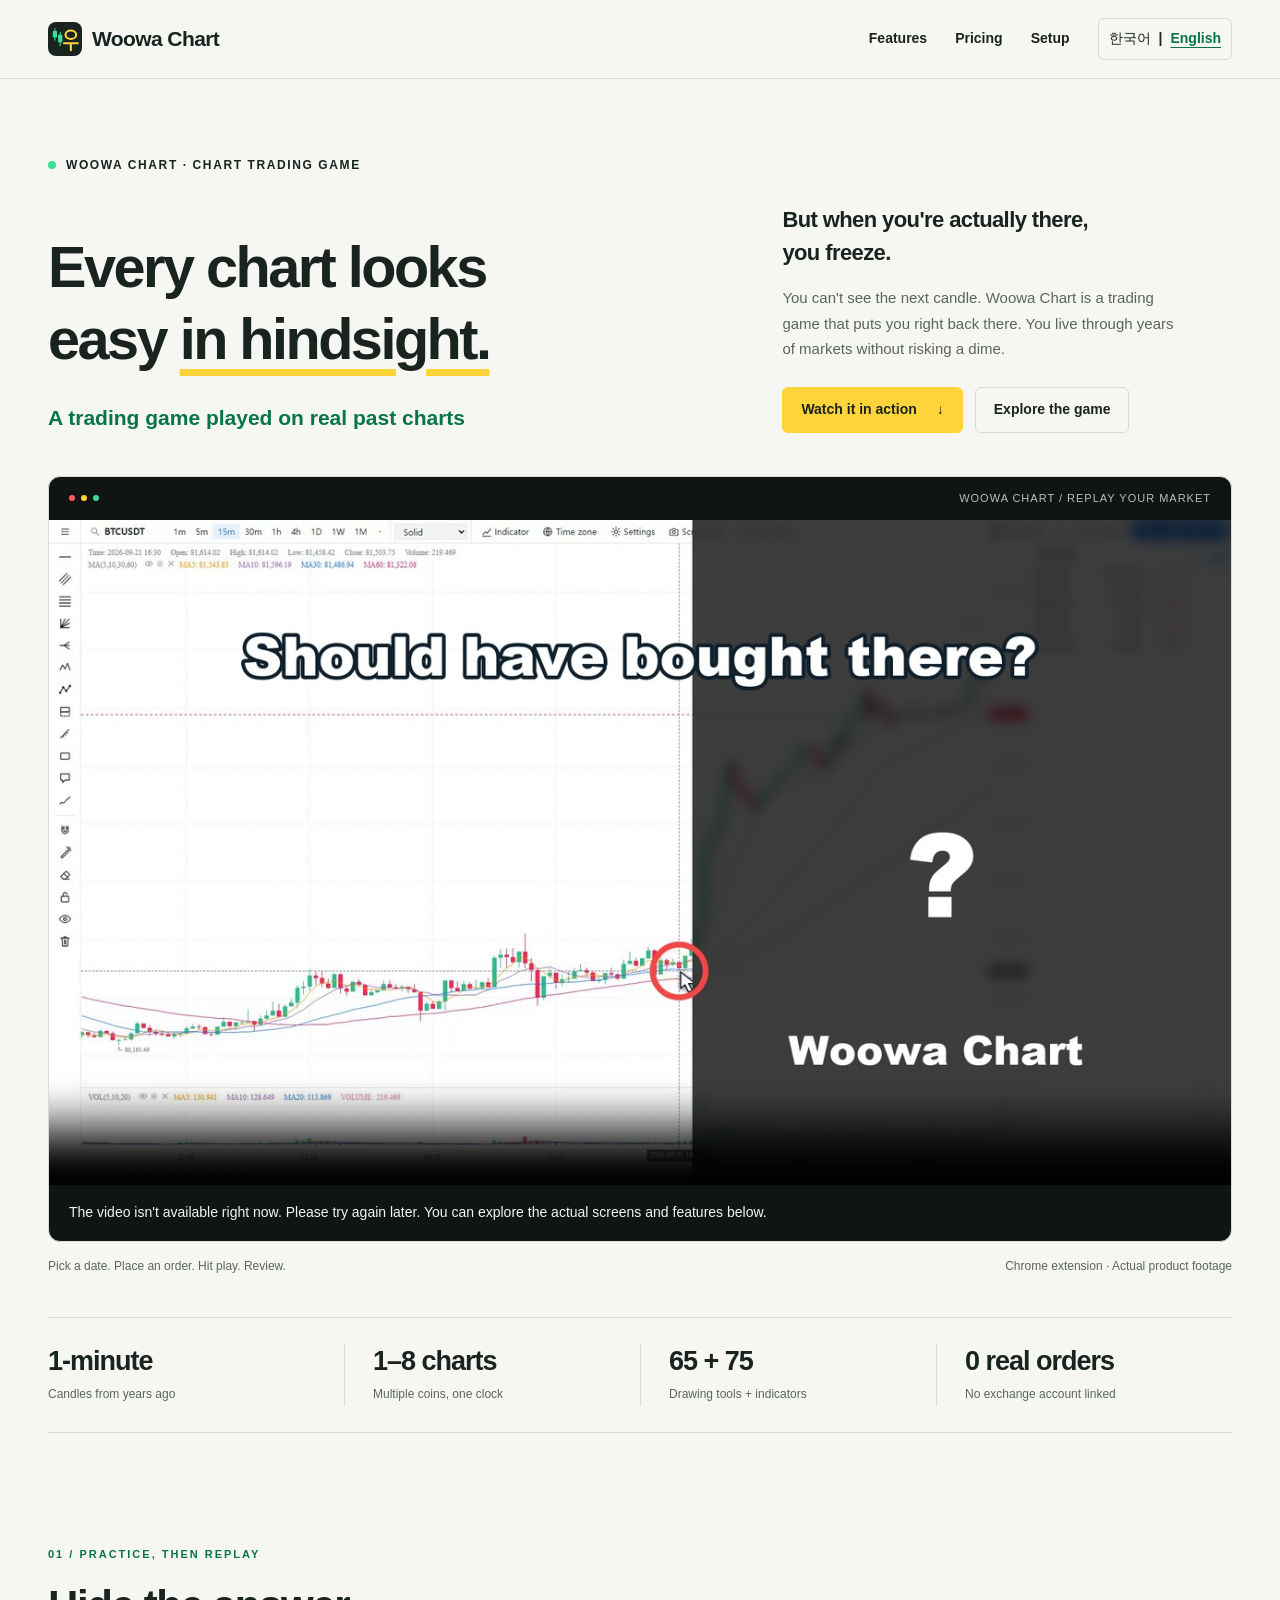
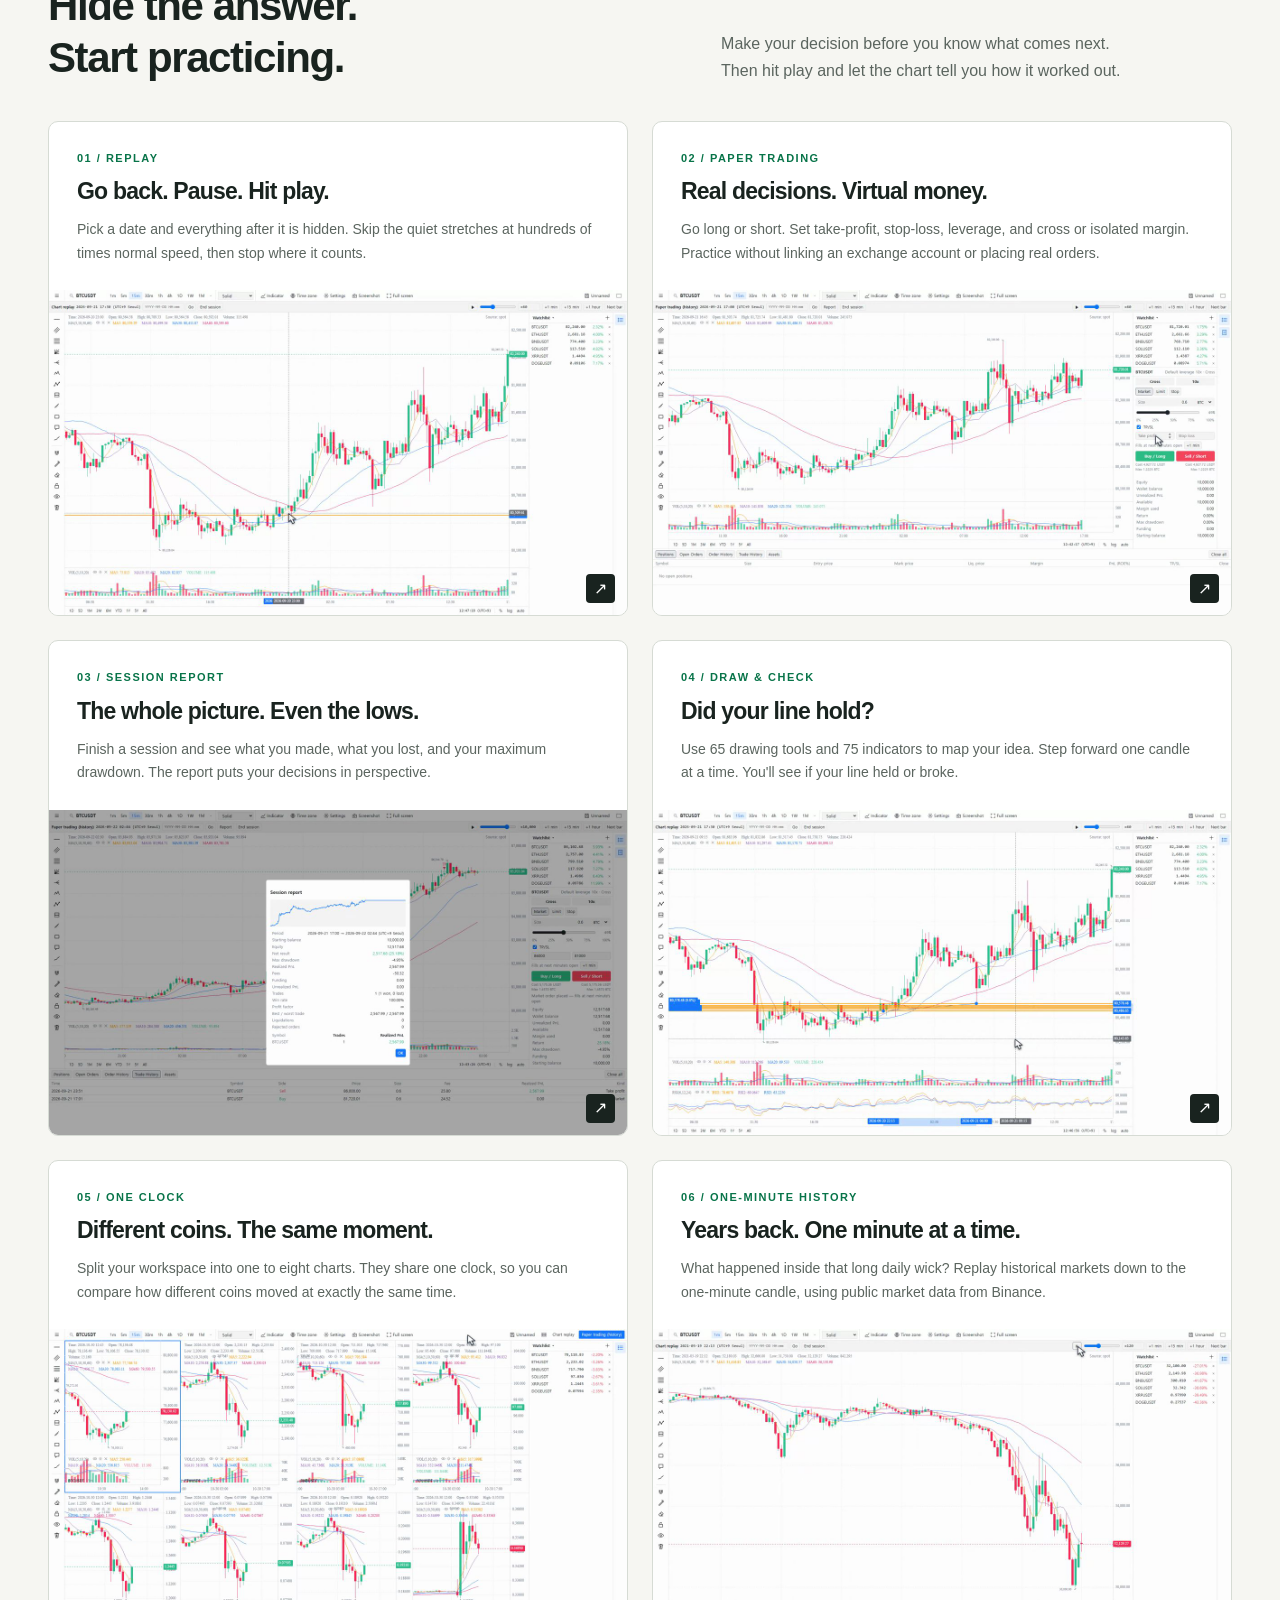
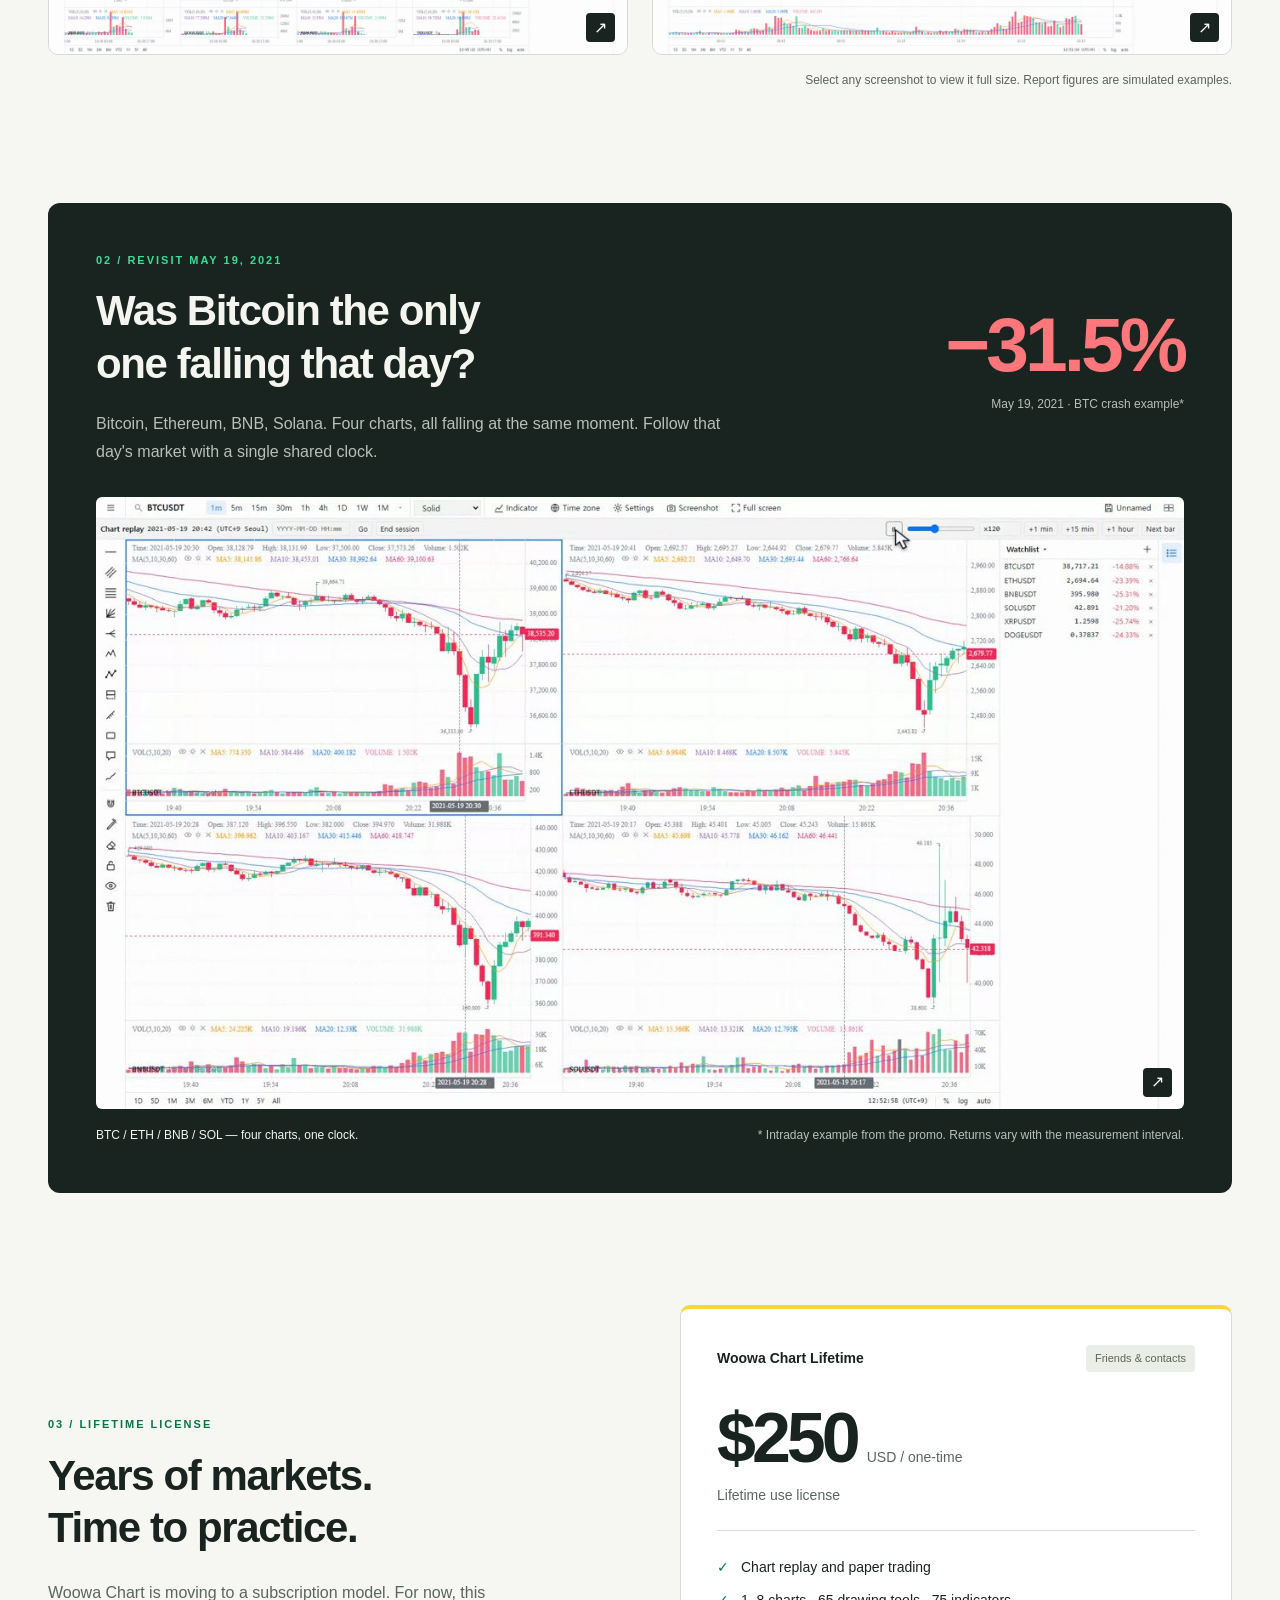
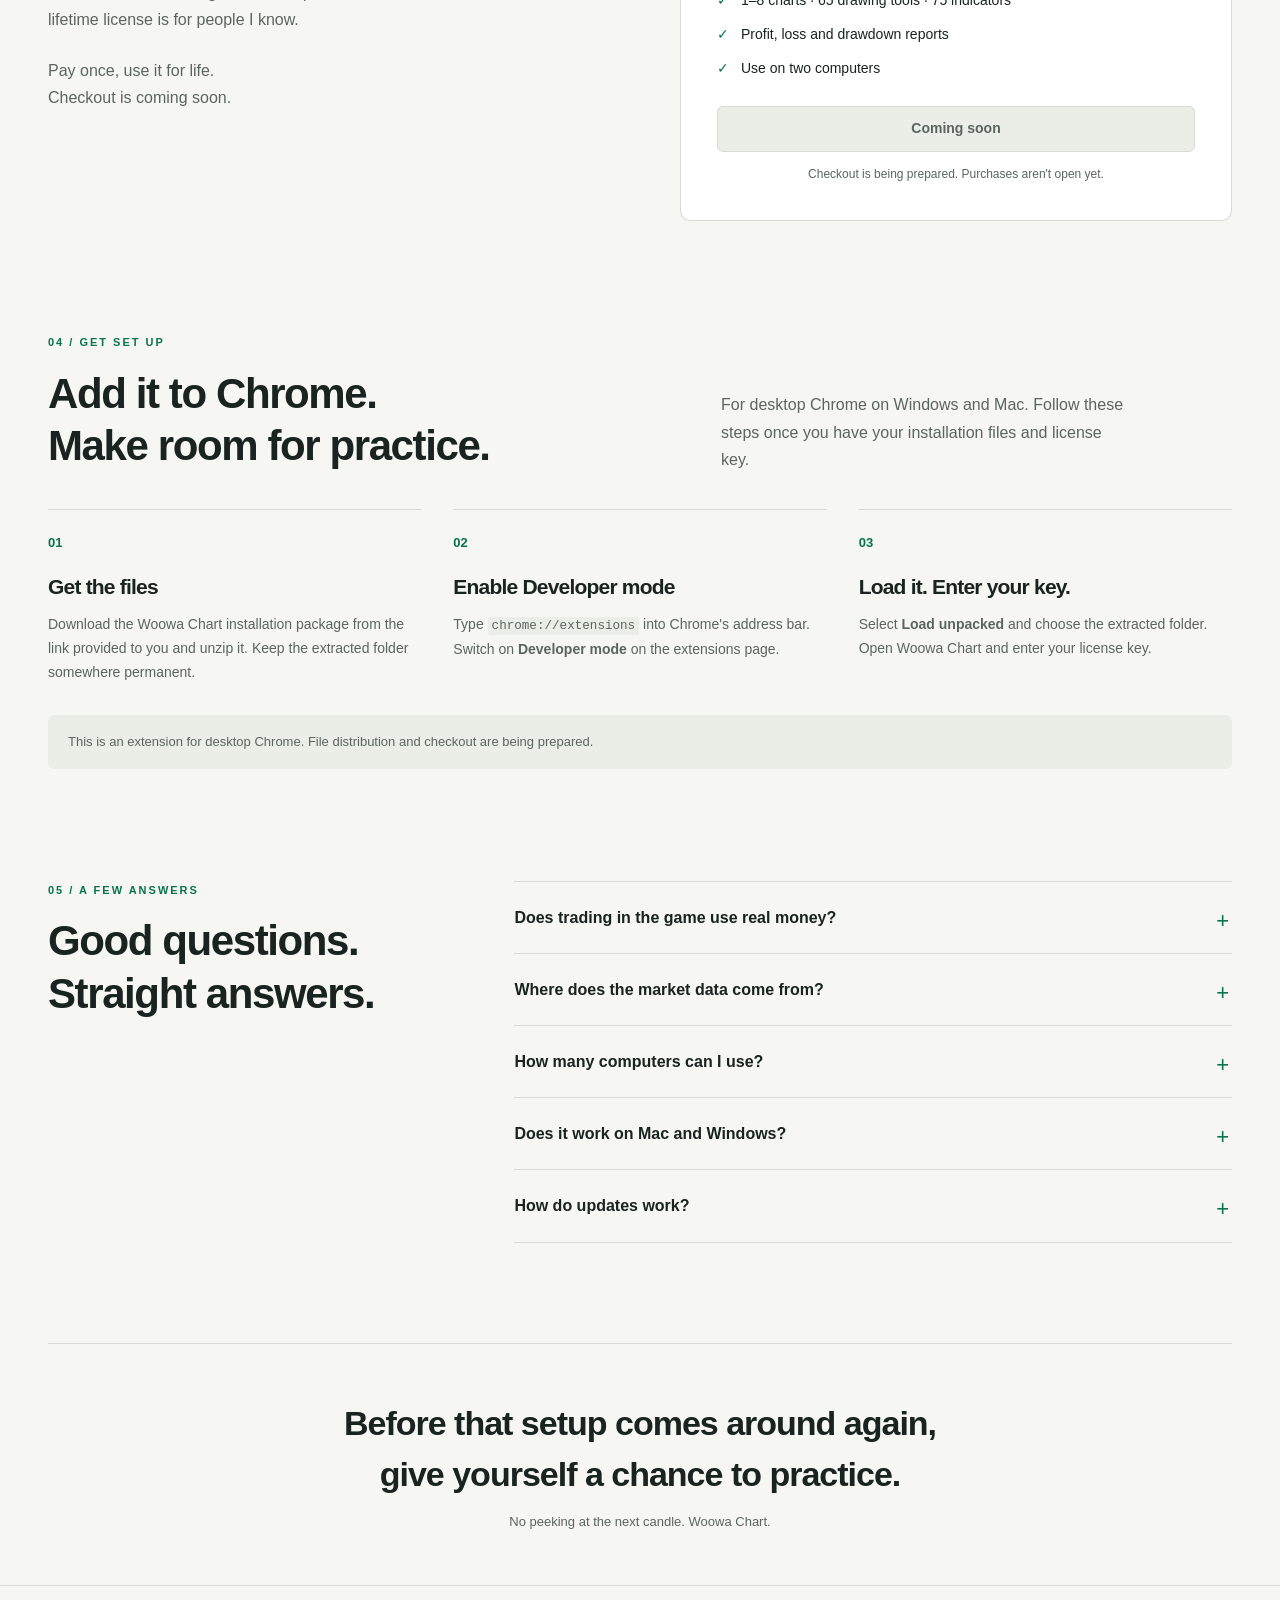
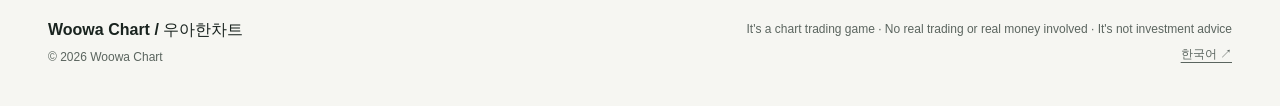
==== en/index.html @ 39fe2023 "우아한차트 홈페이지 첫 판: 한국어·영어(OS 언어 자동 + 직접 선택), 차트 트레이딩 게임 소개, 홍보 영상, 가격 $250 Co-Authored-By: Claude Opus " ====
<!doctype html>
<html lang="en">
<head>
  <meta charset="utf-8">
  <script src="../lang.js"></script>
  <meta name="viewport" content="width=device-width, initial-scale=1">
  <meta name="color-scheme" content="light dark">
  <title>Woowa Chart — A chart trading game that takes you back</title>
  <meta name="description" content="A chart trading game played on real past charts. Go back to that day and live through years of markets without risking a dime. One-minute replay, up to eight synced charts, and profit, loss and drawdown reports.">
  <link rel="canonical" href="https://woowachart.github.io/en/">
  <link rel="alternate" hreflang="ko" href="https://woowachart.github.io/">
  <link rel="alternate" hreflang="en" href="https://woowachart.github.io/en/">
  <link rel="alternate" hreflang="x-default" href="https://woowachart.github.io/">
  <meta property="og:type" content="website">
  <meta property="og:locale" content="en_US">
  <meta property="og:locale:alternate" content="ko_KR">
  <meta property="og:site_name" content="Woowa Chart">
  <meta property="og:title" content="Woowa Chart — A chart trading game that takes you back">
  <meta property="og:description" content="A chart trading game that puts you right back there. You can't see the next candle. Live through years of markets without risking a dime.">
  <meta property="og:url" content="https://woowachart.github.io/en/">
  <meta property="og:image" content="https://woowachart.github.io/media/promo_en_poster.jpg">
  <meta property="og:image:alt" content="Woowa Chart English product video poster">
  <meta name="twitter:card" content="summary_large_image">
  <link rel="icon" href="../favicon.svg" type="image/svg+xml">
  <link rel="stylesheet" href="../style.css">
  <script src="../site.js" defer></script>
</head>
<body>
  <a class="skip-link" href="#main">Skip to content</a>
  <header class="site-header"><div class="container header-inner">
    <a class="brand" href="./" aria-label="Woowa Chart home"><img src="../favicon.svg" alt="" width="34" height="34">Woowa Chart</a>
    <nav class="nav-links" aria-label="Main navigation"><a class="nav-secondary" href="#features">Features</a><a href="#pricing">Pricing</a><a class="nav-secondary" href="#install">Setup</a><span class="language-switch" role="group" aria-label="Choose language"><a href="../" lang="ko" hreflang="ko" data-language="ko">한국어</a><span aria-hidden="true">|</span><a href="./" lang="en" hreflang="en" data-language="en" aria-current="page">English</a></span></nav>
  </div></header>
  <main id="main">
    <section class="hero container" aria-labelledby="hero-title">
      <p class="eyebrow">Woowa Chart · Chart trading game</p>
      <div class="hero-grid">
        <div><h1 id="hero-title">Every chart looks<br>easy <span class="highlight">in hindsight.</span></h1><p class="hero-category">A trading game played on real past charts</p></div>
        <div class="hero-copy"><p class="lead">But when you're actually there,<br>you freeze.</p><p>You can't see the next candle. Woowa Chart is a trading game that puts you right back there. You live through years of markets without risking a dime.</p><div class="hero-actions"><a class="button button-primary" href="#demo">Watch it in action <span aria-hidden="true">↓</span></a><a class="button" href="#features">Explore the game</a></div></div>
      </div>
      <figure id="demo">
        <div class="video-frame">
          <div class="video-topline" aria-hidden="true"><span class="window-dots"><i></i><i></i><i></i></span><span>WOOWA CHART / REPLAY YOUR MARKET</span></div>
          <video controls preload="metadata" playsinline width="1280" height="720" poster="../media/promo_en_poster.jpg" src="../media/promo_en.mp4" aria-label="Woowa Chart product walkthrough in English" aria-describedby="demo-caption" data-error-id="video-error">Your browser cannot play this video. Explore the screenshots and feature descriptions below.</video>
          <p class="video-error" id="video-error" role="status" hidden>The video isn't available right now. Please try again later. You can explore the actual screens and features below.</p>
        </div>
        <figcaption class="video-caption" id="demo-caption"><span>Pick a date. Place an order. Hit play. Review.</span><span>Chrome extension · Actual product footage</span></figcaption>
      </figure>
      <div class="stat-strip" aria-label="Key specifications"><div class="stat"><strong>1-minute</strong><span>Candles from years ago</span></div><div class="stat"><strong>1–8 charts</strong><span>Multiple coins, one clock</span></div><div class="stat"><strong>65 + 75</strong><span>Drawing tools + indicators</span></div><div class="stat"><strong>0 real orders</strong><span>No exchange account linked</span></div></div>
    </section>

    <section class="section container" id="features" aria-labelledby="features-title">
      <div class="section-heading"><div><p class="section-label">01 / PRACTICE, THEN REPLAY</p><h2 id="features-title">Hide the answer.<br>Start practicing.</h2></div><p>Make your decision before you know what comes next. Then hit play and let the chart tell you how it worked out.</p></div>
      <div class="features">
        <article class="feature"><div class="feature-body"><span class="feature-index">01 / REPLAY</span><h3>Go back. Pause. Hit play.</h3><p>Pick a date and everything after it is hidden. Skip the quiet stretches at hundreds of times normal speed, then stop where it counts.</p></div><a class="shot-link" href="../media/shots/en-replay.jpg" aria-label="View full-size replay screenshot"><img src="../media/shots/en-replay.jpg" alt="English replay interface showing Bitcoin candles up to the selected point and playback controls along the top" width="1280" height="720" loading="lazy" decoding="async"></a></article>
        <article class="feature"><div class="feature-body"><span class="feature-index">02 / PAPER TRADING</span><h3>Real decisions. Virtual money.</h3><p>Go long or short. Set take-profit, stop-loss, leverage, and cross or isolated margin. Practice without linking an exchange account or placing real orders.</p></div><a class="shot-link" href="../media/shots/en-orders.jpg" aria-label="View full-size paper trading screenshot"><img src="../media/shots/en-orders.jpg" alt="English paper trading interface with a Bitcoin chart, long and short order panel, and position table" width="1280" height="720" loading="lazy" decoding="async"></a></article>
        <article class="feature"><div class="feature-body"><span class="feature-index">03 / SESSION REPORT</span><h3>The whole picture. Even the lows.</h3><p>Finish a session and see what you made, what you lost, and your maximum drawdown. The report puts your decisions in perspective.</p></div><a class="shot-link" href="../media/shots/en-report.jpg" aria-label="View full-size session report screenshot"><img src="../media/shots/en-report.jpg" alt="English session report showing the simulated account equity curve, profit and loss, and drawdown statistics" width="1280" height="720" loading="lazy" decoding="async"></a></article>
        <article class="feature"><div class="feature-body"><span class="feature-index">04 / DRAW &amp; CHECK</span><h3>Did your line hold?</h3><p>Use 65 drawing tools and 75 indicators to map your idea. Step forward one candle at a time. You'll see if your line held or broke.</p></div><a class="shot-link" href="../media/shots/en-drawing.jpg" aria-label="View full-size drawing tools screenshot"><img src="../media/shots/en-drawing.jpg" alt="English chart interface with a drawn trend line, highlighted horizontal zone, moving averages and lower indicators" width="1280" height="720" loading="lazy" decoding="async"></a></article>
        <article class="feature"><div class="feature-body"><span class="feature-index">05 / ONE CLOCK</span><h3>Different coins. The same moment.</h3><p>Split your workspace into one to eight charts. They share one clock, so you can compare how different coins moved at exactly the same time.</p></div><a class="shot-link" href="../media/shots/en-layouts.jpg" aria-label="View full-size eight-chart screenshot"><img src="../media/shots/en-layouts.jpg" alt="English interface split into eight cryptocurrency charts arranged in four columns and two rows" width="1280" height="720" loading="lazy" decoding="async"></a></article>
        <article class="feature"><div class="feature-body"><span class="feature-index">06 / ONE-MINUTE HISTORY</span><h3>Years back. One minute at a time.</h3><p>What happened inside that long daily wick? Replay historical markets down to the one-minute candle, using public market data from Binance.</p></div><a class="shot-link" href="../media/shots/en-minute.jpg" aria-label="View full-size historical one-minute chart"><img src="../media/shots/en-minute.jpg" alt="Bitcoin's May 19, 2021 sell-off shown as one-minute candles and volume in the English interface" width="1280" height="720" loading="lazy" decoding="async"></a></article>
      </div>
      <p class="image-note">Select any screenshot to view it full size. Report figures are simulated examples.</p>
    </section>

    <section class="container crash" aria-labelledby="crash-title">
      <div class="crash-heading"><div><p class="section-label">02 / REVISIT MAY 19, 2021</p><h2 id="crash-title">Was Bitcoin the only<br>one falling that day?</h2><p class="crash-intro">Bitcoin, Ethereum, BNB, Solana. Four charts, all falling at the same moment. Follow that day's market with a single shared clock.</p></div><p class="crash-number">−31.5%<small>May 19, 2021 · BTC crash example*</small></p></div>
      <figure><a class="shot-link" href="../media/shots/en-crash.jpg" aria-label="View full-size four-chart crash replay"><img src="../media/shots/en-crash.jpg" alt="English four-chart layout replaying the May 19, 2021 crash in BTC, ETH, BNB and SOL simultaneously" width="1280" height="720" loading="lazy" decoding="async"></a><figcaption><strong>BTC / ETH / BNB / SOL — four charts, one clock.</strong><span>* Intraday example from the promo. Returns vary with the measurement interval.</span></figcaption></figure>
    </section>

    <section class="section container" id="pricing" aria-labelledby="pricing-title">
      <div class="price-layout">
        <div class="price-copy"><p class="section-label">03 / LIFETIME LICENSE</p><h2 id="pricing-title">Years of markets.<br>Time to practice.</h2><p>Woowa Chart is moving to a subscription model. For now, this lifetime license is for people I know.</p><p>Pay once, use it for life.<br><span data-purchase-pending>Checkout is coming soon.</span></p></div>
        <div class="price-card"><div class="price-card-top"><span>Woowa Chart Lifetime</span><span class="tag">Friends &amp; contacts</span></div><p class="price">$250<span>USD / one-time</span></p><p class="price-caption">Lifetime use license</p><ul class="price-list"><li>Chart replay and paper trading</li><li>1–8 charts · 65 drawing tools · 75 indicators</li><li>Profit, loss and drawdown reports</li><li>Use on two computers</li></ul><a class="button purchase-link" role="link" aria-disabled="true" tabindex="0" data-purchase data-ready-label="Get the lifetime license">Coming soon</a><p class="purchase-note" data-purchase-pending>Checkout is being prepared. Purchases aren't open yet.</p></div>
      </div>
    </section>

    <section class="section container" id="install" aria-labelledby="install-title">
      <div class="section-heading"><div><p class="section-label">04 / GET SET UP</p><h2 id="install-title">Add it to Chrome.<br>Make room for practice.</h2></div><p>For desktop Chrome on Windows and Mac. Follow these steps once you have your installation files and license key.</p></div>
      <ol class="steps"><li class="step"><span class="step-number">01</span><h3>Get the files</h3><p>Download the Woowa Chart installation package from the link provided to you and unzip it. Keep the extracted folder somewhere permanent.</p></li><li class="step"><span class="step-number">02</span><h3>Enable Developer mode</h3><p>Type <code>chrome://extensions</code> into Chrome's address bar. Switch on <strong>Developer mode</strong> on the extensions page.</p></li><li class="step"><span class="step-number">03</span><h3>Load it. Enter your key.</h3><p>Select <strong>Load unpacked</strong> and choose the extracted folder. Open Woowa Chart and enter your license key.</p></li></ol>
      <p class="install-note">This is an extension for desktop Chrome. <span data-purchase-pending>File distribution and checkout are being prepared.</span></p>
    </section>

    <section class="section container" id="faq" aria-labelledby="faq-title">
      <div class="faq-layout"><div><p class="section-label">05 / A FEW ANSWERS</p><h2 id="faq-title">Good questions.<br>Straight answers.</h2></div><div class="faq-list">
        <details><summary>Does trading in the game use real money?</summary><p>No. Woowa Chart is a trading game played on real past charts. All trades in the game use virtual funds. It doesn't connect to your exchange account or place real orders. The game license has a separate cost.</p></details>
        <details><summary>Where does the market data come from?</summary><p>Woowa Chart uses public market data from Binance. No exchange account connection is needed. Historical coverage depends on when each coin was listed and what public data is available.</p></details>
        <details><summary>How many computers can I use?</summary><p>One license can be used on two computers.</p></details>
        <details><summary>Does it work on Mac and Windows?</summary><p>Yes. Install it as an extension in desktop Chrome on Mac or Windows. It isn't available for Chrome on smartphones.</p></details>
        <details><summary>How do updates work?</summary><p>Distribution and installation instructions will accompany new releases. Details of the lifetime license's update coverage and policy will be provided before checkout opens.</p></details>
      </div></div>
    </section>
    <div class="container closing"><p>Before that setup comes around again,<br>give yourself a chance to practice.<span>No peeking at the next candle. Woowa Chart.</span></p></div>
  </main>
  <footer class="site-footer"><div class="container footer-inner"><div><span class="footer-name">Woowa Chart <span lang="ko">/ 우아한차트</span></span><p>© 2026 Woowa Chart</p></div><div class="footer-right"><p>It's a chart trading game · No real trading or real money involved · It's not investment advice</p><a href="../" lang="ko" hreflang="ko" data-language="ko">한국어 ↗</a></div></div></footer>
</body>
</html>
---- style.css ----
/* Shared by both languages. No external assets or font requests. */
:root {
  color-scheme: light dark;
  --bg: #f6f6f2;
  --surface: #fff;
  --soft: #ebede7;
  --text: #19231f;
  --muted: #5b655f;
  --line: #d6dbd4;
  --yellow: #ffd43b;
  --green: #3ddc97;
  --red: #ff5a5f;
  --green-ink: #087449;
  --red-ink: #bb2933;
  --header: rgba(246, 246, 242, .96);
  font-family: -apple-system, BlinkMacSystemFont, "Segoe UI", "Apple SD Gothic Neo", "Malgun Gothic", sans-serif;
  font-synthesis: none;
}
@media (prefers-color-scheme: dark) {
  :root {
    --bg: #101513;
    --surface: #191f1c;
    --soft: #222b25;
    --text: #f3f5ee;
    --muted: #adb7ae;
    --line: #354037;
    --green-ink: #3ddc97;
    --red-ink: #ff777b;
    --header: rgba(16, 21, 19, .96);
  }
}
* { box-sizing: border-box; }
html { scroll-padding-top: 100px; }
body { margin: 0; background: var(--bg); color: var(--text); line-height: 1.7; -webkit-font-smoothing: antialiased; }
::selection { background: var(--yellow); color: #19231f; }
a { color: inherit; text-underline-offset: 4px; }
a, button, summary { -webkit-tap-highlight-color: transparent; }
:focus-visible { outline: 3px solid var(--green-ink); outline-offset: 5px; }
img, video { display: block; max-width: 100%; }
img { height: auto; }
figure, p, h1, h2, h3 { margin: 0; }
h1, h2, h3 { line-height: 1.25; word-break: keep-all; overflow-wrap: anywhere; }
p { word-break: keep-all; overflow-wrap: anywhere; }
.container { width: min(1184px, calc(100% - 64px)); margin-inline: auto; }
.skip-link { position: fixed; top: -100px; left: 24px; z-index: 100; padding: 12px 20px; background: var(--yellow); color: #19231f; }
.skip-link:focus { top: 16px; }
.site-header { position: sticky; top: 0; z-index: 10; border-bottom: 1px solid var(--line); background: var(--header); }
.header-inner { min-height: 78px; display: flex; align-items: center; justify-content: space-between; gap: 24px; }
.brand { display: inline-flex; align-items: center; gap: 10px; text-decoration: none; font-size: 21px; font-weight: 800; letter-spacing: -.6px; white-space: nowrap; }
.brand img { width: 34px; height: 34px; }
.nav-links { display: flex; align-items: center; gap: 28px; font-size: 14px; font-weight: 600; }
.nav-links a { text-decoration: none; }
.nav-links a:hover { text-decoration: underline; }
.language-switch { display: inline-flex; align-items: center; gap: 8px; white-space: nowrap; border: 1px solid var(--line); border-radius: 6px; padding: 0 10px; }
.language-switch a { display: inline-flex; align-items: center; min-height: 40px; }
.language-switch [aria-current="page"] { color: var(--green-ink); text-decoration: underline; }
.hero { padding: 76px 0 0; }
.eyebrow { display: flex; align-items: center; gap: 10px; font-size: 12px; font-weight: 700; letter-spacing: 1.6px; text-transform: uppercase; }
.eyebrow::before { content: ""; width: 8px; height: 8px; background: var(--green); border-radius: 50%; flex: 0 0 auto; }
.hero-grid { display: grid; grid-template-columns: 1.5fr 1fr; gap: 60px; align-items: end; margin: 28px 0 40px; }
h1 { font-size: clamp(40px, 4.5vw, 64px); letter-spacing: -3px; font-weight: 800; }
.highlight { text-decoration: underline; text-decoration-color: var(--yellow); text-decoration-thickness: 7px; text-underline-offset: 10px; }
.hero-copy { max-width: 400px; padding-bottom: 3px; }
.hero-category { margin-top: 24px; font-size: clamp(16px, 1.8vw, 21px); font-weight: 700; color: var(--green-ink); }
.hero-copy .lead { font-size: 22px; font-weight: 600; line-height: 1.5; margin-bottom: 16px; letter-spacing: -.6px; }
.hero-copy p + p { color: var(--muted); font-size: 15px; }
.hero-actions { display: flex; gap: 12px; flex-wrap: wrap; margin-top: 25px; }
.button { min-height: 46px; display: inline-flex; align-items: center; justify-content: center; gap: 20px; border: 1px solid var(--line); border-radius: 6px; padding: 10px 18px; font-size: 14px; font-weight: 700; text-decoration: none; }
.button-primary { background: var(--yellow); color: #19231f; border-color: var(--yellow); }
.button:hover { border-color: var(--green-ink); }
.video-frame { overflow: hidden; border: 1px solid var(--line); border-radius: 12px; background: #101513; }
.video-topline { display: flex; justify-content: space-between; align-items: center; gap: 20px; padding: 12px 20px; color: #b6c1b8; font-size: 11px; letter-spacing: 1px; }
.window-dots { display: inline-flex; gap: 6px; }
.window-dots i { width: 6px; height: 6px; border-radius: 50%; background: #66746b; }
.window-dots i:first-child { background: var(--red); }
.window-dots i:nth-child(2) { background: var(--yellow); }
.window-dots i:nth-child(3) { background: var(--green); }
video { width: 100%; height: auto; aspect-ratio: 16 / 9; background: #101513; }
.video-error { padding: 16px 20px; color: #f3f5ee; font-size: 14px; border-top: 1px solid #354037; }
[hidden] { display: none !important; }
.video-caption { display: flex; justify-content: space-between; gap: 20px; margin-top: 14px; font-size: 12px; color: var(--muted); }
.stat-strip { display: grid; grid-template-columns: repeat(4, 1fr); margin-top: 40px; padding: 26px 0; border-block: 1px solid var(--line); }
.stat { padding: 0 28px; border-left: 1px solid var(--line); }
.stat:first-child { padding-left: 0; border-left: 0; }
.stat strong { display: block; font-size: 27px; line-height: 1.3; letter-spacing: -1px; }
.stat span { font-size: 12px; color: var(--muted); }
.section { padding-top: 112px; }
.section-heading { display: grid; grid-template-columns: 1.2fr 1fr; align-items: end; gap: 60px; margin-bottom: 36px; }
.section-label { font-size: 11px; font-weight: 700; letter-spacing: 2px; color: var(--green-ink); margin-bottom: 16px; }
h2 { font-size: clamp(29px, 3.4vw, 42px); letter-spacing: -1.8px; }
.section-heading > p { color: var(--muted); font-size: 16px; max-width: 410px; }
.features { display: grid; grid-template-columns: repeat(2, 1fr); gap: 24px; }
.feature { overflow: hidden; background: var(--surface); border: 1px solid var(--line); border-radius: 10px; }
.feature-body { padding: 27px 28px 24px; }
.feature-index { display: block; font-size: 11px; letter-spacing: 1.5px; color: var(--green-ink); margin-bottom: 10px; font-weight: 700; }
h3 { font-size: 23px; letter-spacing: -.8px; }
.feature p { color: var(--muted); font-size: 14px; margin-top: 12px; min-height: 48px; }
.shot-link { display: block; position: relative; background: #fff; }
.shot-link img { width: 100%; aspect-ratio: 16 / 9; }
.shot-link::after { content: "↗"; position: absolute; bottom: 12px; right: 12px; border-radius: 4px; background: #19231f; color: #fff; width: 29px; height: 29px; display: grid; place-items: center; line-height: 1; font-size: 16px; }
.shot-link:hover::after { background: #087449; }
.image-note { text-align: right; font-size: 12px; color: var(--muted); margin-top: 15px; }
.crash { margin-top: 112px; background: #19231f; color: #f3f5ee; border-radius: 12px; padding: 48px; }
.crash-heading { display: grid; grid-template-columns: 1fr auto; gap: 40px; align-items: center; margin-bottom: 32px; }
.crash .section-label { color: var(--green); }
.crash h2 { max-width: 660px; }
.crash-intro { color: #b7c1b9; margin-top: 20px; max-width: 650px; font-size: 16px; }
.crash-number { font-size: clamp(50px, 6vw, 80px); line-height: 1; font-weight: 800; color: #ff777b; letter-spacing: -4px; white-space: nowrap; }
.crash-number small { display: block; color: #b7c1b9; font-size: 12px; letter-spacing: 0; margin-top: 15px; font-weight: 400; text-align: right; }
.crash .shot-link { border-radius: 6px; overflow: hidden; }
.crash figcaption { display: flex; justify-content: space-between; gap: 20px; flex-wrap: wrap; padding-top: 16px; color: #b7c1b9; font-size: 12px; }
.crash figcaption strong { font-weight: 500; color: #f3f5ee; }
.price-layout { display: grid; grid-template-columns: 1fr 1fr; gap: 80px; align-items: center; }
.price-copy p:not(.section-label) { color: var(--muted); margin-top: 24px; max-width: 440px; }
.price-card { padding: 36px; border: 1px solid var(--line); border-top: 4px solid var(--yellow); border-radius: 10px; background: var(--surface); }
.price-card-top { display: flex; justify-content: space-between; align-items: center; gap: 15px; font-size: 14px; font-weight: 700; }
.tag { padding: 4px 9px; background: var(--soft); color: var(--muted); border-radius: 4px; font-size: 11px; font-weight: 500; }
.price { font-size: 70px; font-weight: 800; line-height: 1.2; letter-spacing: -4px; margin-top: 24px; }
.price span { font-size: 14px; font-weight: 400; color: var(--muted); letter-spacing: 0; margin-left: 10px; }
.price-caption { font-size: 14px; color: var(--muted); margin-top: 4px; }
.price-list { list-style: none; padding: 20px 0; margin: 22px 0 0; border-top: 1px solid var(--line); font-size: 14px; }
.price-list li { padding: 5px 0; }
.price-list li::before { content: "✓"; color: var(--green-ink); margin-right: 12px; }
.purchase-link { width: 100%; background: var(--yellow); color: #19231f; border-color: var(--yellow); }
.purchase-link[aria-disabled="true"] { background: var(--soft); color: var(--muted); border-color: var(--line); cursor: not-allowed; }
.purchase-note { font-size: 12px; color: var(--muted); text-align: center; margin-top: 12px; }
.steps { display: grid; grid-template-columns: repeat(3, 1fr); gap: 32px; list-style: none; padding: 0; margin: 0; }
.step { border-top: 1px solid var(--line); padding-top: 22px; }
.step-number { display: block; font-size: 13px; color: var(--green-ink); margin-bottom: 20px; font-weight: 700; }
.step h3 { font-size: 21px; }
.step p { margin-top: 13px; color: var(--muted); font-size: 14px; }
code { font-family: ui-monospace, Consolas, monospace; font-size: .9em; background: var(--soft); border-radius: 3px; padding: 2px 4px; overflow-wrap: anywhere; }
.install-note { padding: 16px 20px; margin-top: 30px; background: var(--soft); border-radius: 6px; color: var(--muted); font-size: 13px; }
.faq-layout { display: grid; grid-template-columns: .7fr 1.3fr; gap: 80px; }
.faq-list { border-top: 1px solid var(--line); }
details { border-bottom: 1px solid var(--line); }
summary { cursor: pointer; padding: 22px 32px 22px 0; font-size: 16px; font-weight: 600; list-style: none; position: relative; }
summary::-webkit-details-marker { display: none; }
summary::after { content: "+"; position: absolute; right: 3px; top: 20px; color: var(--green-ink); font-size: 22px; font-weight: 400; }
details[open] summary::after { content: "−"; }
details p { padding: 0 24px 24px 0; color: var(--muted); font-size: 14px; }
.closing { margin-top: 100px; padding: 54px 0; text-align: center; border-top: 1px solid var(--line); }
.closing p { font-size: clamp(22px, 3vw, 34px); line-height: 1.5; letter-spacing: -1px; font-weight: 700; }
.closing span { display: block; margin-top: 12px; font-size: 13px; color: var(--muted); font-weight: 400; letter-spacing: 0; }
.site-footer { border-top: 1px solid var(--line); padding: 30px 0 38px; }
.footer-inner { display: flex; justify-content: space-between; align-items: center; gap: 24px; font-size: 12px; color: var(--muted); }
.footer-name { display: block; font-size: 16px; color: var(--text); font-weight: 750; margin-bottom: 4px; }
.footer-right { text-align: right; }
.footer-right a { display: inline-block; margin-top: 5px; }
.not-found { min-height: 72vh; display: grid; place-content: center; gap: 25px; max-width: 700px; padding-block: 80px; }
.not-found h1 { font-size: clamp(35px, 5vw, 55px); }
.not-found p { color: var(--muted); }
html[lang="en"] h1 { letter-spacing: -2.5px; font-size: clamp(40px, 4.5vw, 62px); }
html[lang="en"] h2 { letter-spacing: -1.4px; }
@media (max-width: 900px) {
  .hero-grid { grid-template-columns: 1.2fr 1fr; gap: 30px; }
  .hero-copy .lead { font-size: 19px; }
  .price-layout, .faq-layout { gap: 40px; }
  .crash { padding: 32px; }
  .crash-heading { grid-template-columns: 1fr; gap: 25px; }
  .crash-number { font-size: 60px; letter-spacing: -2px; }
  .crash-number small { display: inline; margin-left: 15px; }
  .nav-links { gap: 20px; }
}
@media (max-width: 680px) {
  html { scroll-padding-top: 85px; }
  .container { width: calc(100% - 36px); }
  .header-inner { min-height: 67px; gap: 14px; }
  .brand { font-size: 18px; gap: 7px; }
  .brand img { width: 29px; height: 29px; }
  .nav-links { gap: 15px; font-size: 12px; }
  .nav-secondary { display: none; }
  .language-switch { padding-inline: 8px; gap: 6px; }
  .hero { padding-top: 44px; }
  .eyebrow { font-size: 10px; letter-spacing: 1.1px; }
  .hero-grid { grid-template-columns: 1fr; gap: 28px; margin: 25px 0 30px; }
  h1 { font-size: clamp(35px, 9vw, 52px); letter-spacing: -2px; }
  html[lang="en"] h1 { font-size: clamp(36px, 10vw, 55px); letter-spacing: -1.7px; }
  .highlight { text-decoration-thickness: 5px; text-underline-offset: 7px; }
  .hero-copy { max-width: 100%; }
  .hero-copy .lead { font-size: 20px; margin-bottom: 10px; }
  .hero-actions { margin-top: 20px; }
  .video-topline { padding: 10px 12px; font-size: 9px; }
  .video-caption { flex-direction: column; gap: 3px; font-size: 11px; }
  .stat-strip { grid-template-columns: repeat(2, 1fr); gap: 22px 0; margin-top: 28px; }
  .stat { padding-inline: 20px 0; }
  .stat:nth-child(3) { padding-left: 0; border-left: 0; }
  .stat strong { font-size: 25px; }
  .section { padding-top: 74px; }
  .section-heading { grid-template-columns: 1fr; gap: 20px; margin-bottom: 28px; }
  .section-heading > p { font-size: 14px; }
  h2 { font-size: 30px; letter-spacing: -1.2px; }
  .features { grid-template-columns: 1fr; gap: 20px; }
  .feature-body { padding: 23px 22px 22px; }
  .feature p { min-height: 0; }
  .image-note { font-size: 11px; }
  .crash { margin-top: 74px; padding: 28px 20px 20px; }
  .crash h2 { font-size: 27px; }
  .crash-intro { font-size: 14px; }
  .crash-heading { margin-bottom: 24px; }
  .crash-number { font-size: 55px; }
  .crash-number small { display: block; margin: 12px 0 0; text-align: left; }
  .crash figcaption { gap: 5px; font-size: 11px; }
  .price-layout, .faq-layout { grid-template-columns: 1fr; gap: 30px; }
  .price-copy p:not(.section-label) { font-size: 15px; margin-top: 18px; }
  .price-card { padding: 28px; }
  .steps { grid-template-columns: 1fr; gap: 25px; }
  .step-number { margin-bottom: 12px; }
  .step p { margin-top: 10px; }
  .closing { margin-top: 74px; padding: 40px 0; }
  .footer-inner { flex-direction: column; align-items: flex-start; gap: 18px; }
  .footer-right { text-align: left; }
}
@media (max-width: 480px) {
  html { scroll-padding-top: 140px; }
  .header-inner { flex-wrap: wrap; gap: 8px; padding-block: 12px; }
  .nav-links { width: 100%; justify-content: space-between; }
}
@media (prefers-reduced-motion: reduce) {
  *, *::before, *::after { scroll-behavior: auto !important; animation: none !important; transition: none !important; }
}
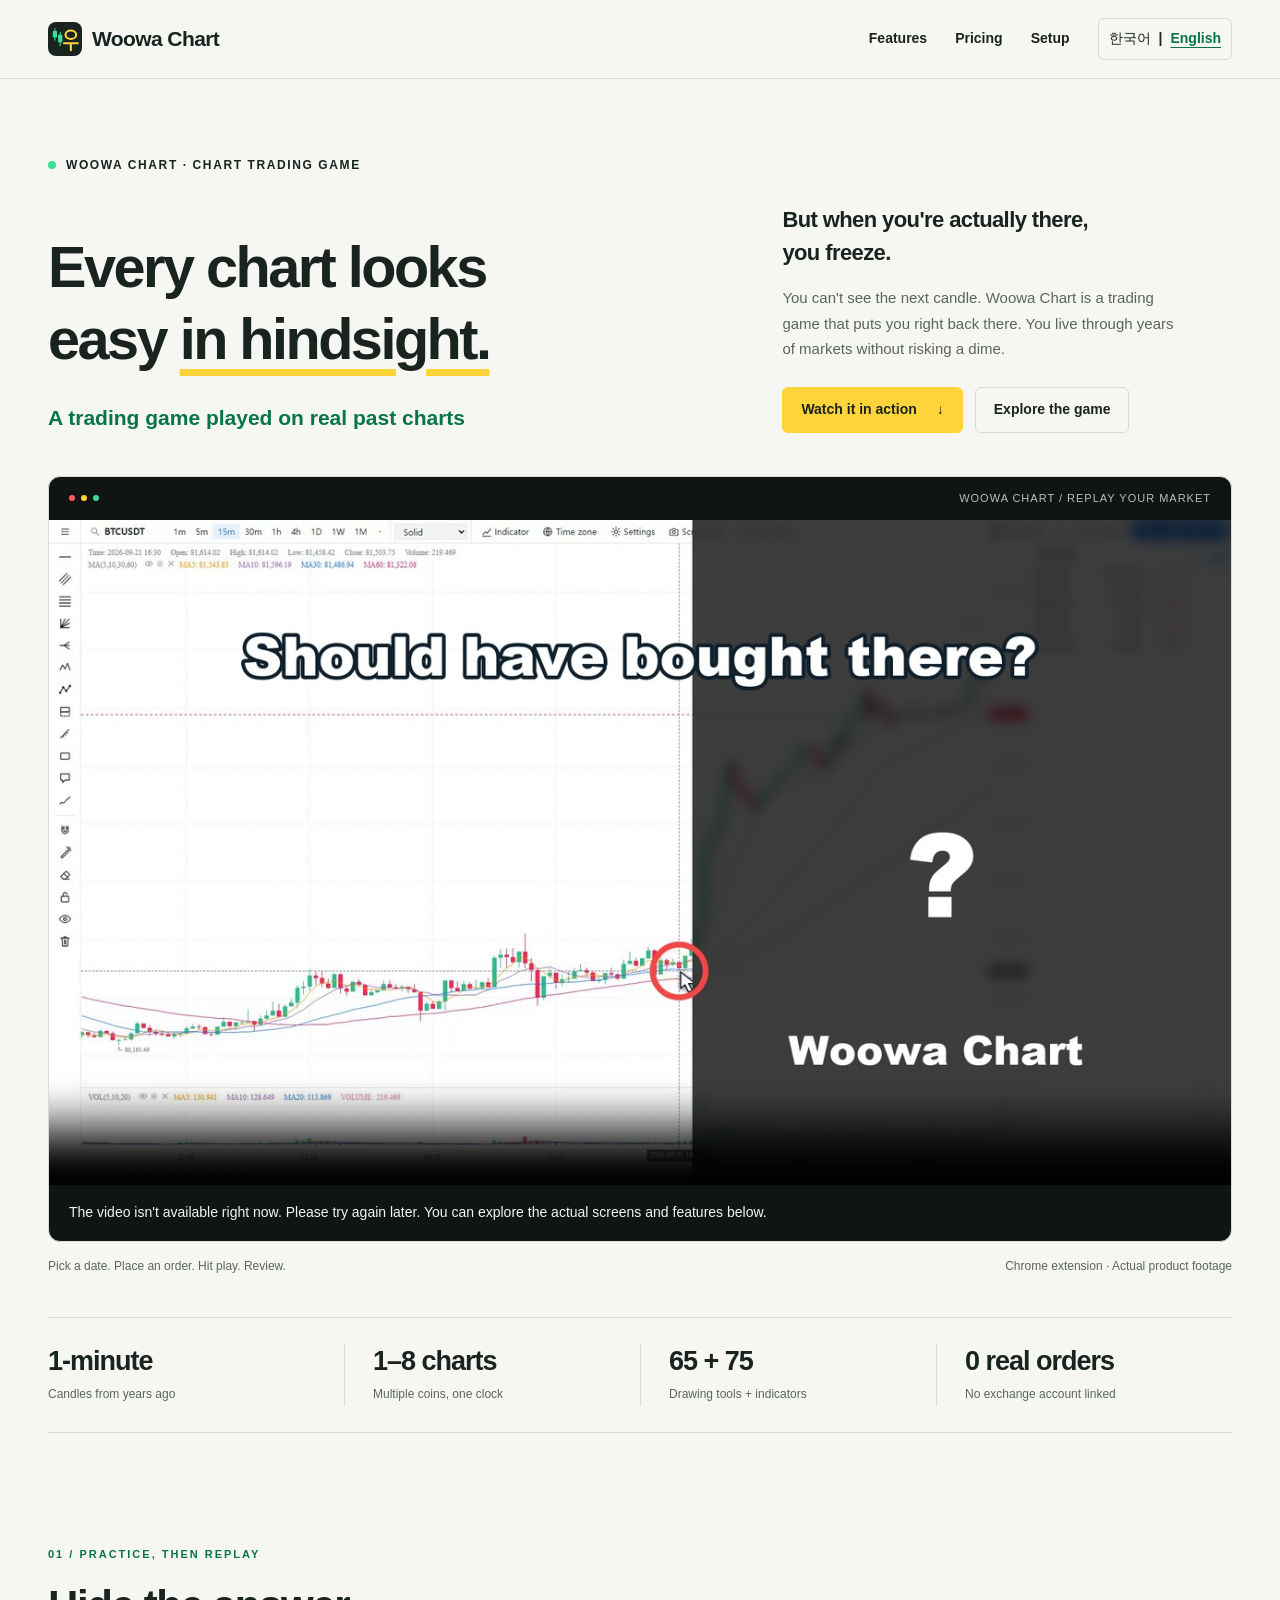
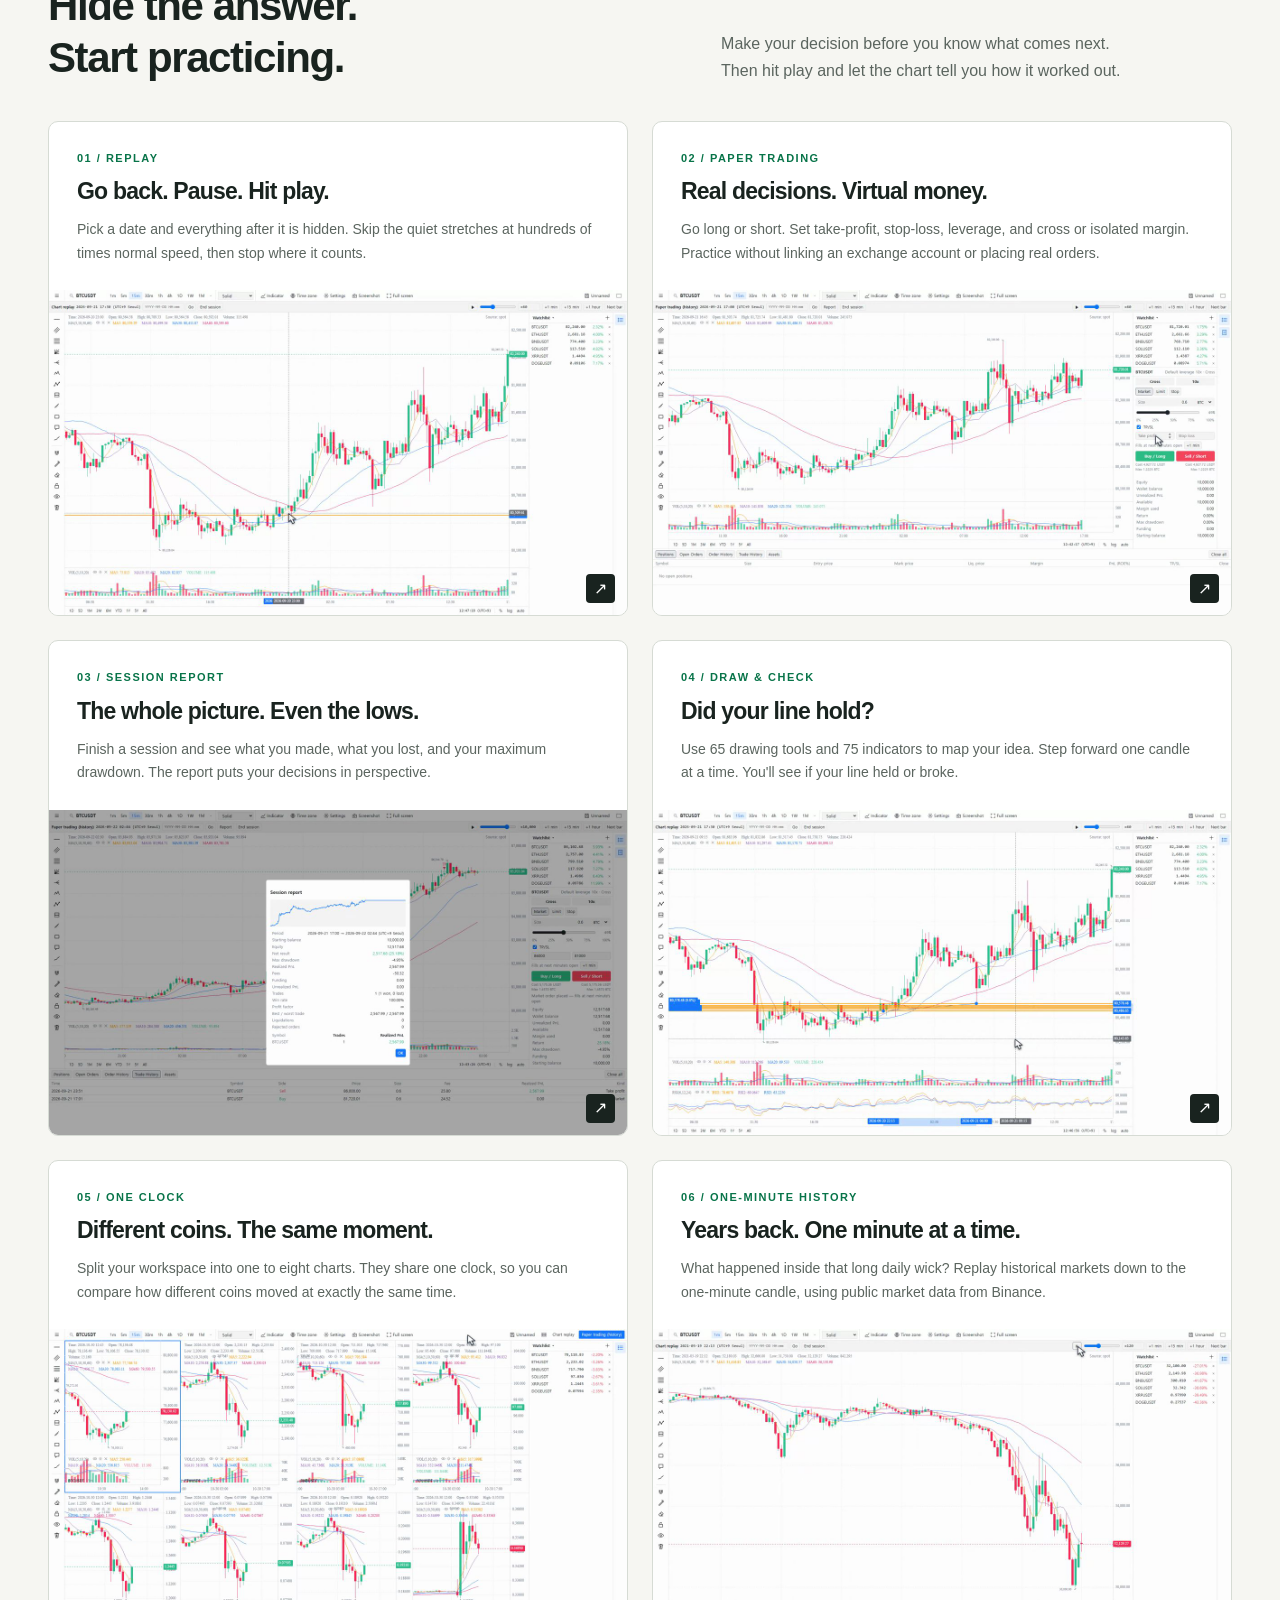
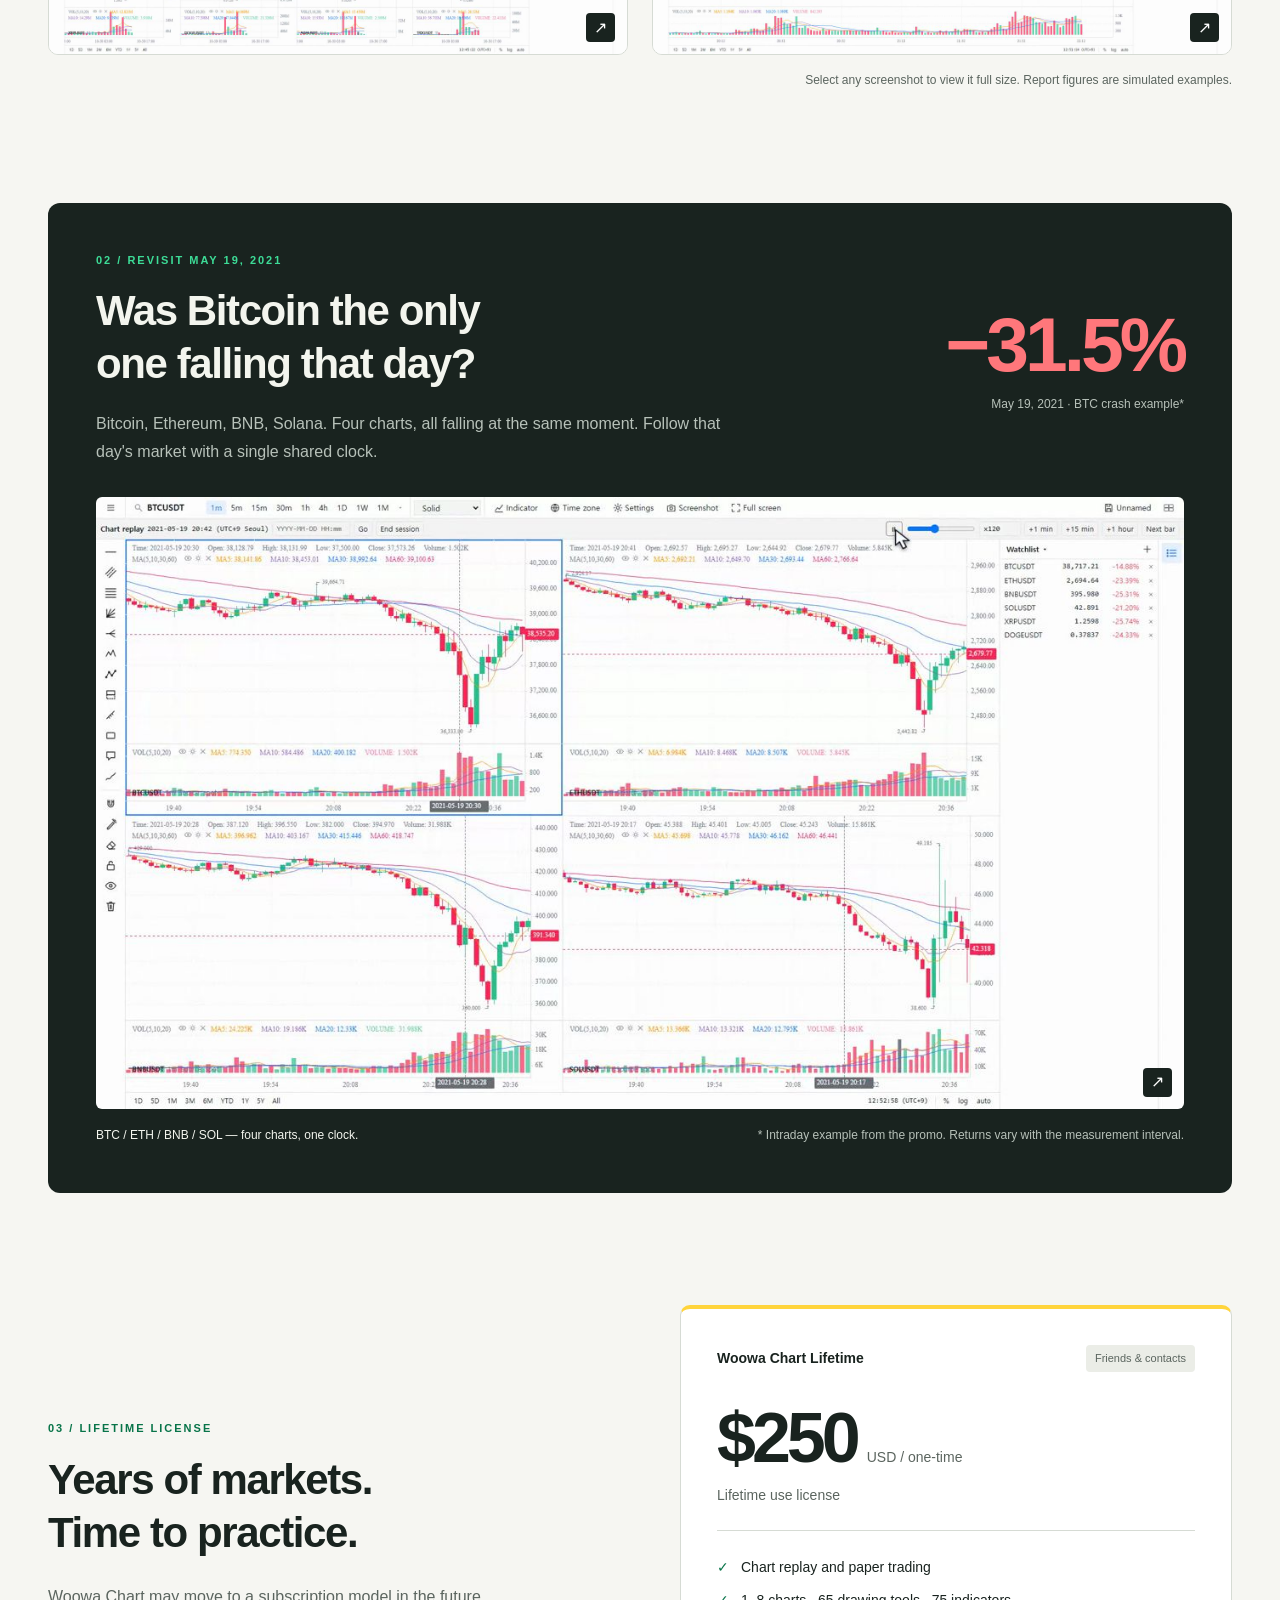
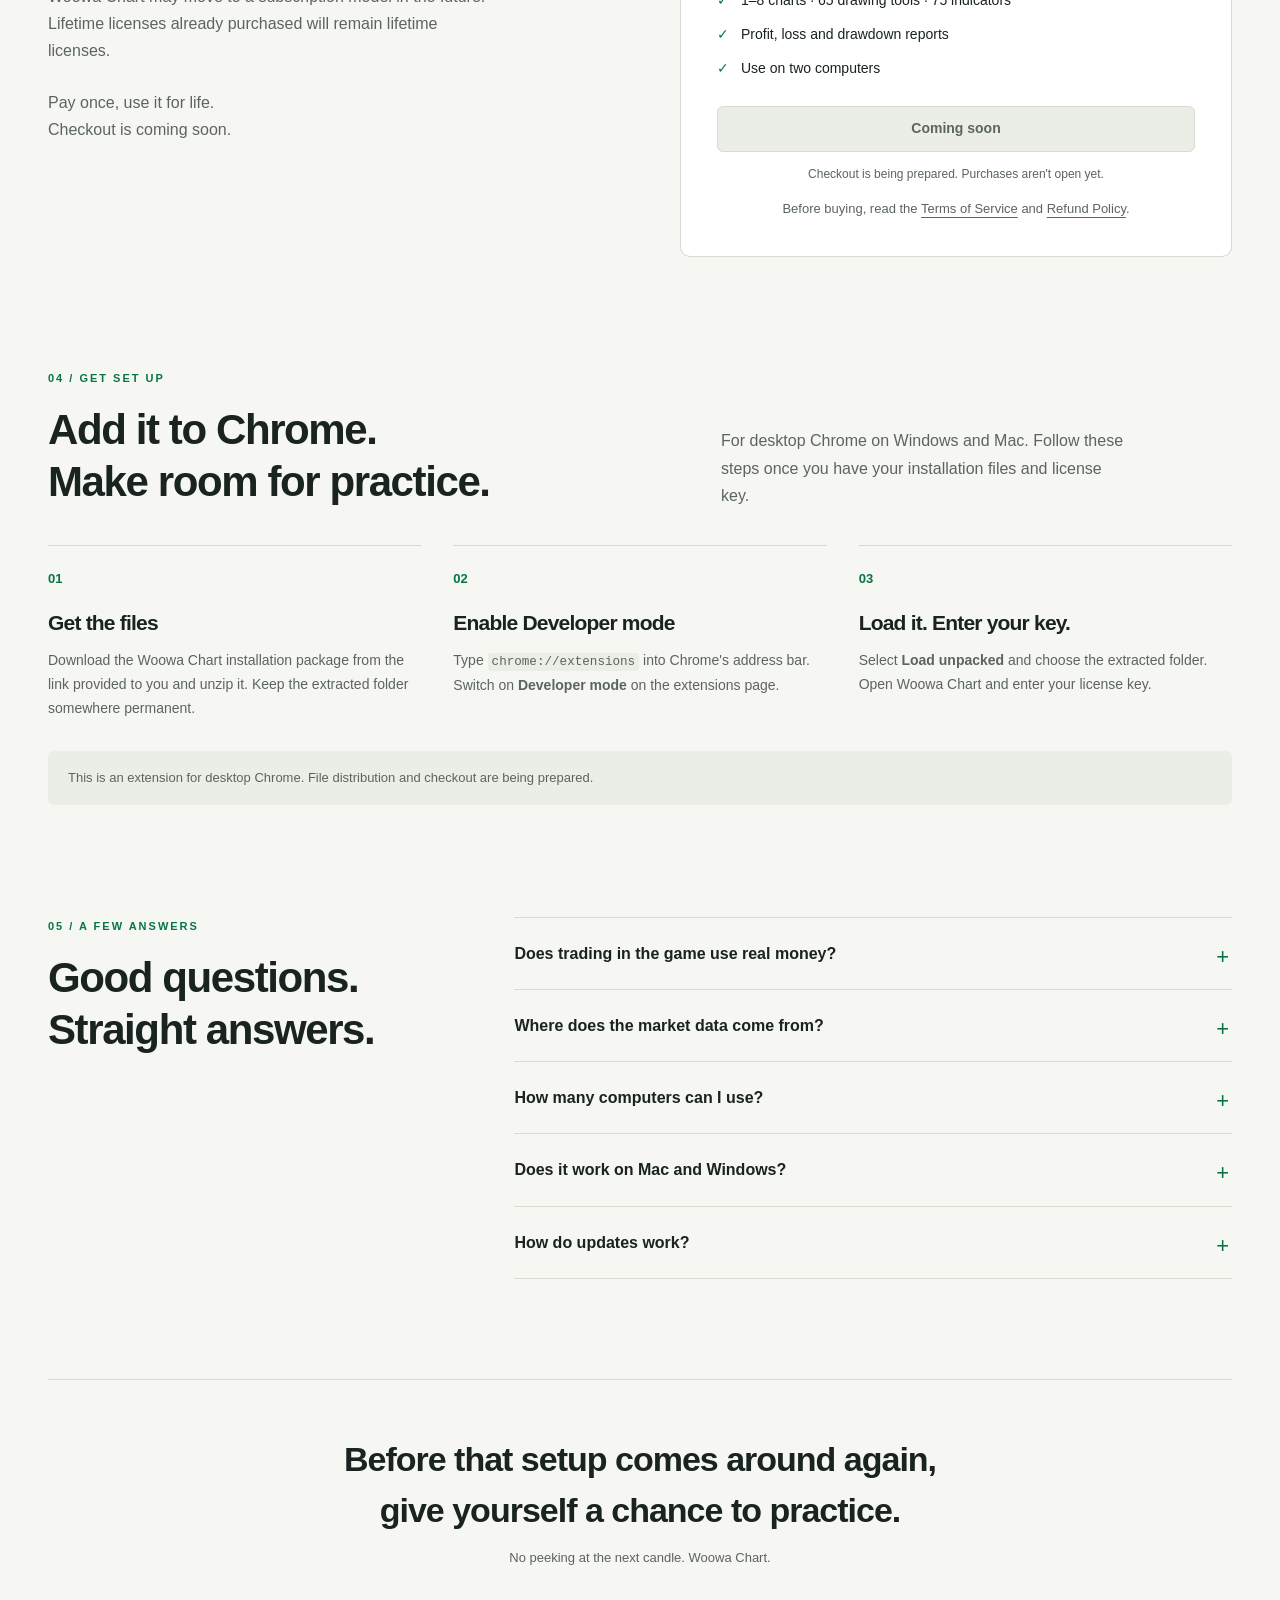
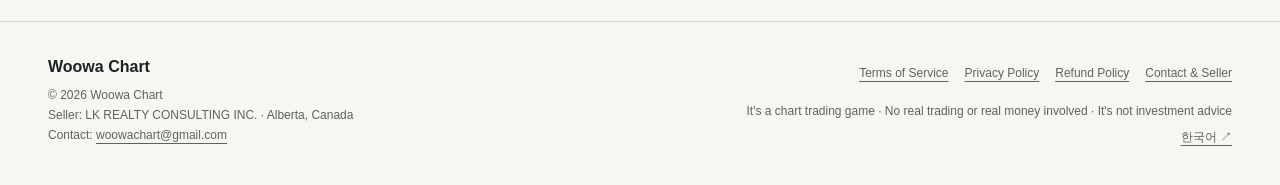
==== commit d6075bb3: "이용약관·개인정보 처리방침·환불 정책(14일 전액)·연락처 페이지(한·영), 판매자 LK REALTY CONSULTING INC., 모든 페이지 푸터 링크 Co-Authored-B" ====
--- a/en/index.html
+++ b/en/index.html
@@ -69,8 +69,9 @@
 
     <section class="section container" id="pricing" aria-labelledby="pricing-title">
       <div class="price-layout">
-        <div class="price-copy"><p class="section-label">03 / LIFETIME LICENSE</p><h2 id="pricing-title">Years of markets.<br>Time to practice.</h2><p>Woowa Chart is moving to a subscription model. For now, this lifetime license is for people I know.</p><p>Pay once, use it for life.<br><span data-purchase-pending>Checkout is coming soon.</span></p></div>
-        <div class="price-card"><div class="price-card-top"><span>Woowa Chart Lifetime</span><span class="tag">Friends &amp; contacts</span></div><p class="price">$250<span>USD / one-time</span></p><p class="price-caption">Lifetime use license</p><ul class="price-list"><li>Chart replay and paper trading</li><li>1–8 charts · 65 drawing tools · 75 indicators</li><li>Profit, loss and drawdown reports</li><li>Use on two computers</li></ul><a class="button purchase-link" role="link" aria-disabled="true" tabindex="0" data-purchase data-ready-label="Get the lifetime license">Coming soon</a><p class="purchase-note" data-purchase-pending>Checkout is being prepared. Purchases aren't open yet.</p></div>
+        <div class="price-copy"><p class="section-label">03 / LIFETIME LICENSE</p><h2 id="pricing-title">Years of markets.<br>Time to practice.</h2><p>Woowa Chart may move to a subscription model in the future. Lifetime licenses already purchased will remain lifetime licenses.</p><p>Pay once, use it for life.<br><span data-purchase-pending>Checkout is coming soon.</span></p></div>
+        <div class="price-card"><div class="price-card-top"><span>Woowa Chart Lifetime</span><span class="tag">Friends &amp; contacts</span></div><p class="price">$250<span>USD / one-time</span></p><p class="price-caption">Lifetime use license</p><ul class="price-list"><li>Chart replay and paper trading</li><li>1–8 charts · 65 drawing tools · 75 indicators</li><li>Profit, loss and drawdown reports</li><li>Use on two computers</li></ul><a class="button purchase-link" role="link" aria-disabled="true" tabindex="0" data-purchase data-ready-label="Get the lifetime license">Coming soon</a><p class="purchase-note" data-purchase-pending>Checkout is being prepared. Purchases aren't open yet.</p>
+          <p class="purchase-policy">Before buying, read the <a href="terms.html">Terms of Service</a> and <a href="refund.html">Refund Policy</a>.</p></div>
       </div>
     </section>
 
@@ -84,13 +85,22 @@
       <div class="faq-layout"><div><p class="section-label">05 / A FEW ANSWERS</p><h2 id="faq-title">Good questions.<br>Straight answers.</h2></div><div class="faq-list">
         <details><summary>Does trading in the game use real money?</summary><p>No. Woowa Chart is a trading game played on real past charts. All trades in the game use virtual funds. It doesn't connect to your exchange account or place real orders. The game license has a separate cost.</p></details>
         <details><summary>Where does the market data come from?</summary><p>Woowa Chart uses public market data from Binance. No exchange account connection is needed. Historical coverage depends on when each coin was listed and what public data is available.</p></details>
-        <details><summary>How many computers can I use?</summary><p>One license can be used on two computers.</p></details>
+        <details><summary>How many computers can I use?</summary><p>One license key can activate up to 2 devices. You can deactivate a device and move the license to another device.</p></details>
         <details><summary>Does it work on Mac and Windows?</summary><p>Yes. Install it as an extension in desktop Chrome on Mac or Windows. It isn't available for Chrome on smartphones.</p></details>
         <details><summary>How do updates work?</summary><p>Distribution and installation instructions will accompany new releases. Details of the lifetime license's update coverage and policy will be provided before checkout opens.</p></details>
       </div></div>
     </section>
     <div class="container closing"><p>Before that setup comes around again,<br>give yourself a chance to practice.<span>No peeking at the next candle. Woowa Chart.</span></p></div>
   </main>
-  <footer class="site-footer"><div class="container footer-inner"><div><span class="footer-name">Woowa Chart <span lang="ko">/ 우아한차트</span></span><p>© 2026 Woowa Chart</p></div><div class="footer-right"><p>It's a chart trading game · No real trading or real money involved · It's not investment advice</p><a href="../" lang="ko" hreflang="ko" data-language="ko">한국어 ↗</a></div></div></footer>
+  <footer class="site-footer">
+    <div class="container footer-inner">
+      <div><span class="footer-name">Woowa Chart</span><p>© 2026 Woowa Chart</p><p>Seller: <span data-seller-name>LK REALTY CONSULTING INC.</span> · Alberta, Canada</p><p>Contact: <a data-contact-email href="mailto:woowachart@gmail.com">woowachart@gmail.com</a></p></div>
+      <div class="footer-right">
+        <nav class="footer-legal" aria-label="Policies and contact"><a href="terms.html">Terms of Service</a><a href="privacy.html">Privacy Policy</a><a href="refund.html">Refund Policy</a><a href="contact.html">Contact & Seller</a></nav>
+        <p>It's a chart trading game · No real trading or real money involved · It's not investment advice</p>
+        <a href="../" lang="ko" hreflang="ko" data-language="ko">한국어 ↗</a>
+      </div>
+    </div>
+  </footer>
 </body>
 </html>
--- a/style.css
+++ b/style.css
@@ -147,6 +147,21 @@
 .footer-name { display: block; font-size: 16px; color: var(--text); font-weight: 750; margin-bottom: 4px; }
 .footer-right { text-align: right; }
 .footer-right a { display: inline-block; margin-top: 5px; }
+.footer-inner > div { min-width: 0; }
+.footer-legal { display: flex; flex-wrap: wrap; justify-content: flex-end; gap: 4px 16px; margin-bottom: 12px; }
+.footer-legal a { min-height: 32px; display: inline-flex; align-items: center; }
+.purchase-policy { margin-top: 14px; text-align: center; font-size: 13px; color: var(--muted); }
+.legal-page { max-width: 860px; padding-block: 64px 80px; }
+.legal-page h1 { margin-top: 24px; }
+.legal-date { margin-top: 18px; color: var(--muted); font-size: 14px; }
+.legal-content { margin-top: 36px; }
+.legal-content section { border-top: 1px solid var(--line); padding-top: 28px; margin-top: 28px; }
+.legal-content h2 { font-size: clamp(22px, 3vw, 28px); letter-spacing: -.6px; margin-bottom: 18px; }
+.legal-content p + p { margin-top: 14px; }
+.legal-content ul { padding-left: 24px; overflow-wrap: anywhere; }
+.seller-details { display: grid; grid-template-columns: minmax(100px, 1fr) minmax(0, 3fr); gap: 10px 24px; margin: 0 0 24px; }
+.seller-details dt { font-weight: 700; }
+.seller-details dd { margin: 0; overflow-wrap: anywhere; }
 .not-found { min-height: 72vh; display: grid; place-content: center; gap: 25px; max-width: 700px; padding-block: 80px; }
 .not-found h1 { font-size: clamp(35px, 5vw, 55px); }
 .not-found p { color: var(--muted); }
@@ -210,6 +225,10 @@
   .closing { margin-top: 74px; padding: 40px 0; }
   .footer-inner { flex-direction: column; align-items: flex-start; gap: 18px; }
   .footer-right { text-align: left; }
+  .footer-legal { justify-content: flex-start; }
+  .legal-page { padding-block: 40px 56px; }
+  .seller-details { grid-template-columns: 1fr; gap: 4px; }
+  .seller-details dd { margin-bottom: 12px; }
 }
 @media (max-width: 480px) {
   html { scroll-padding-top: 140px; }
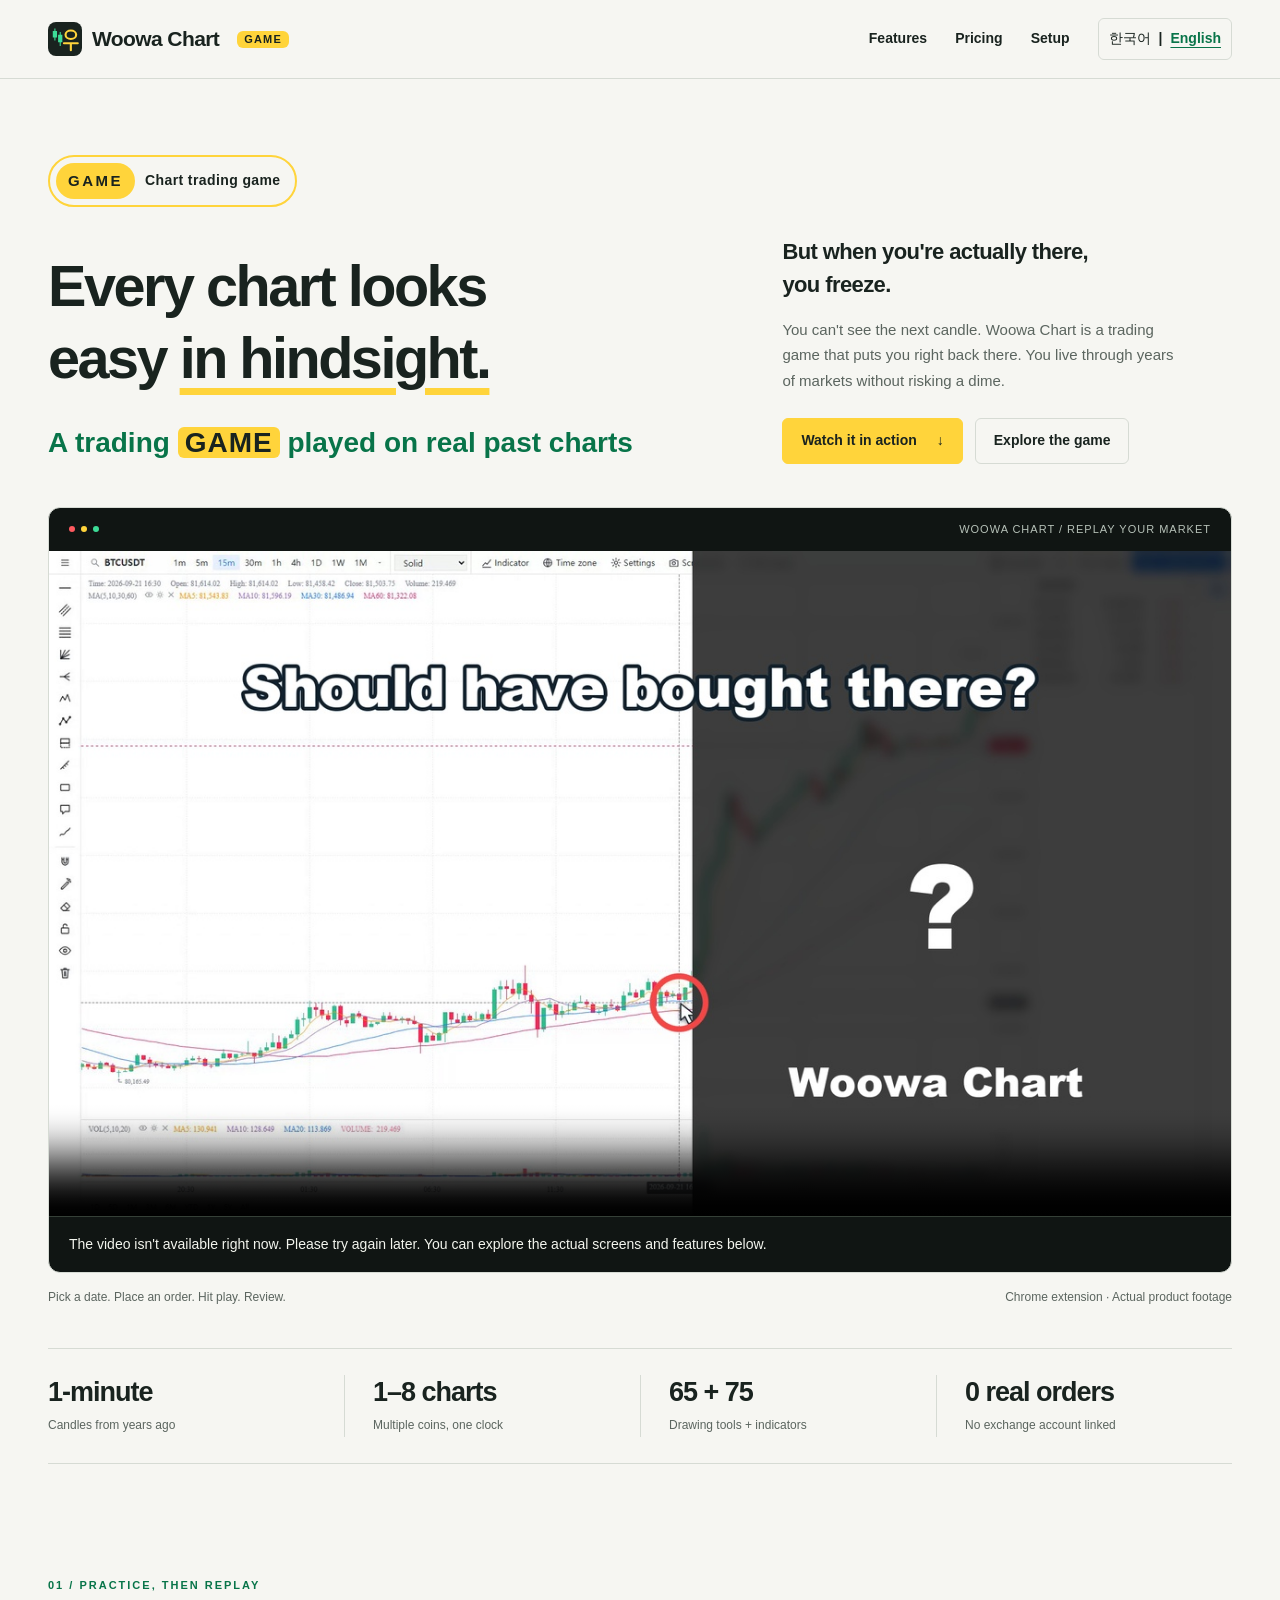
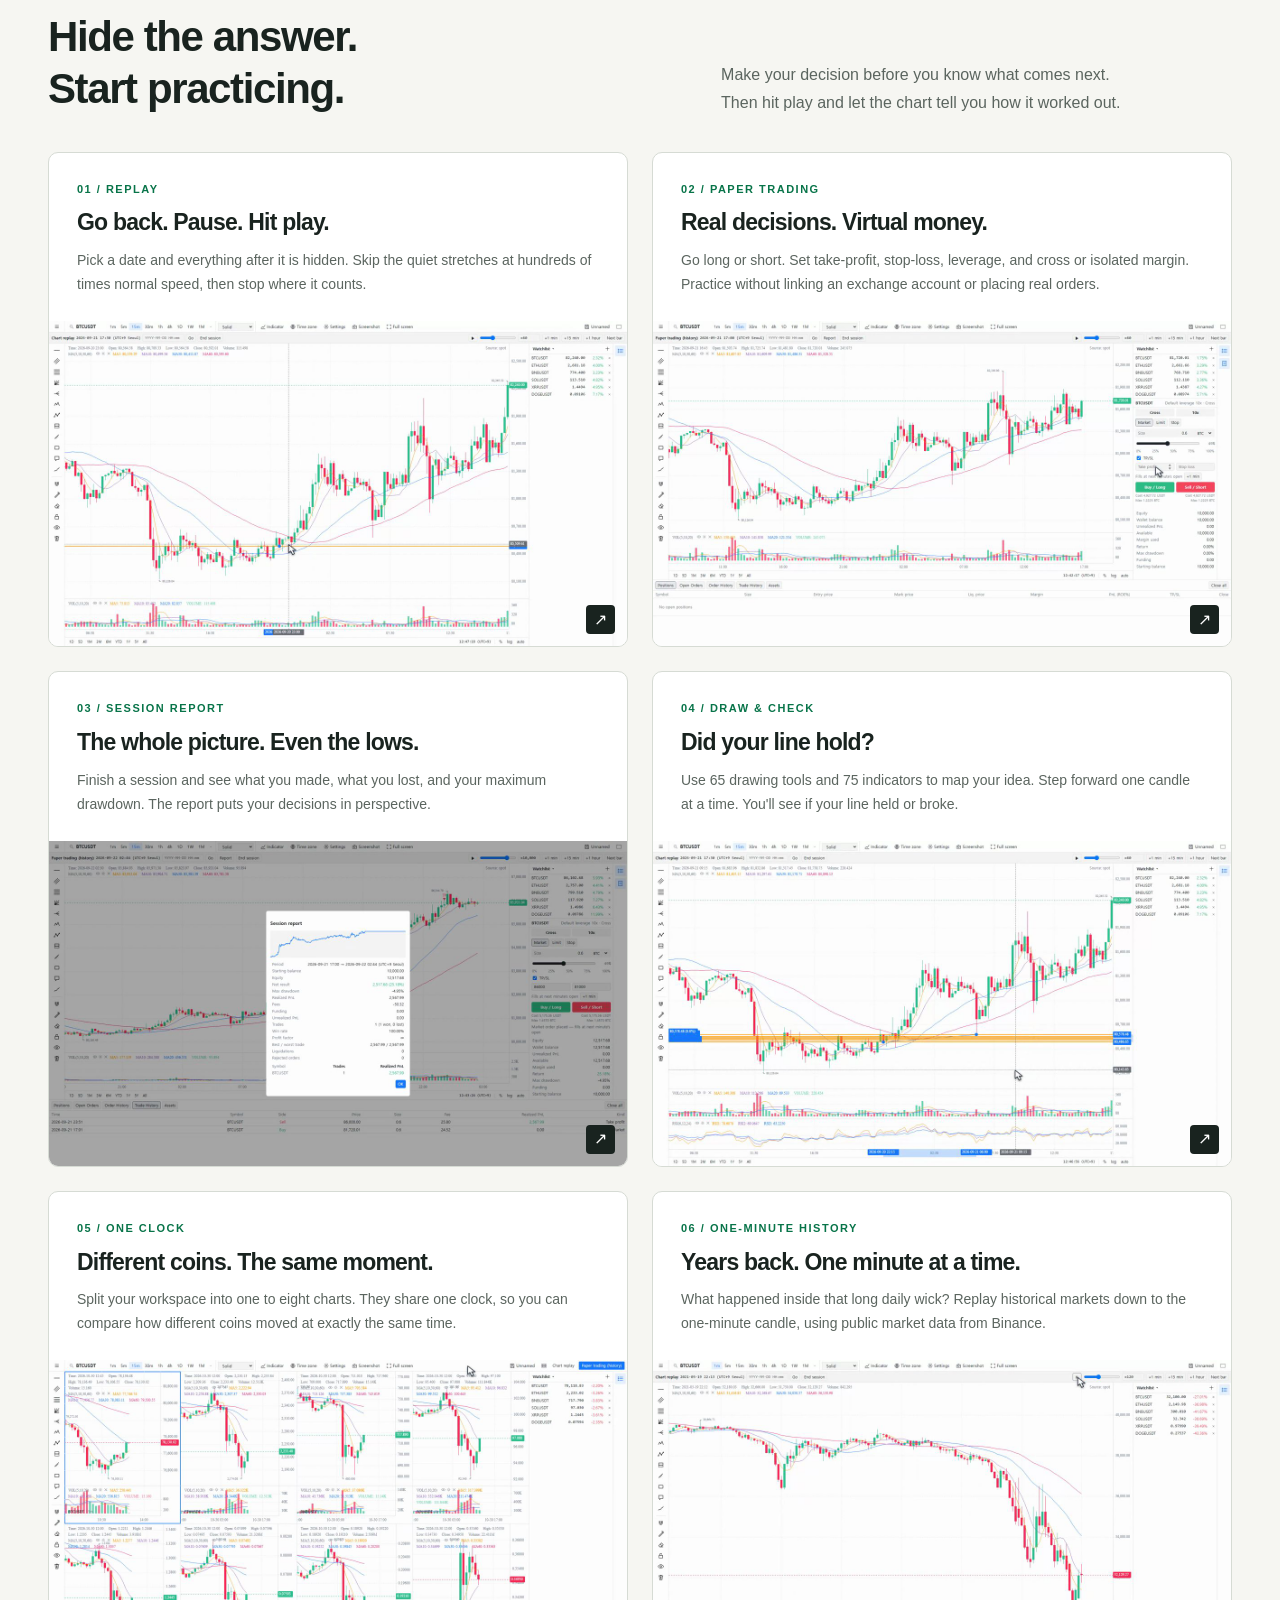
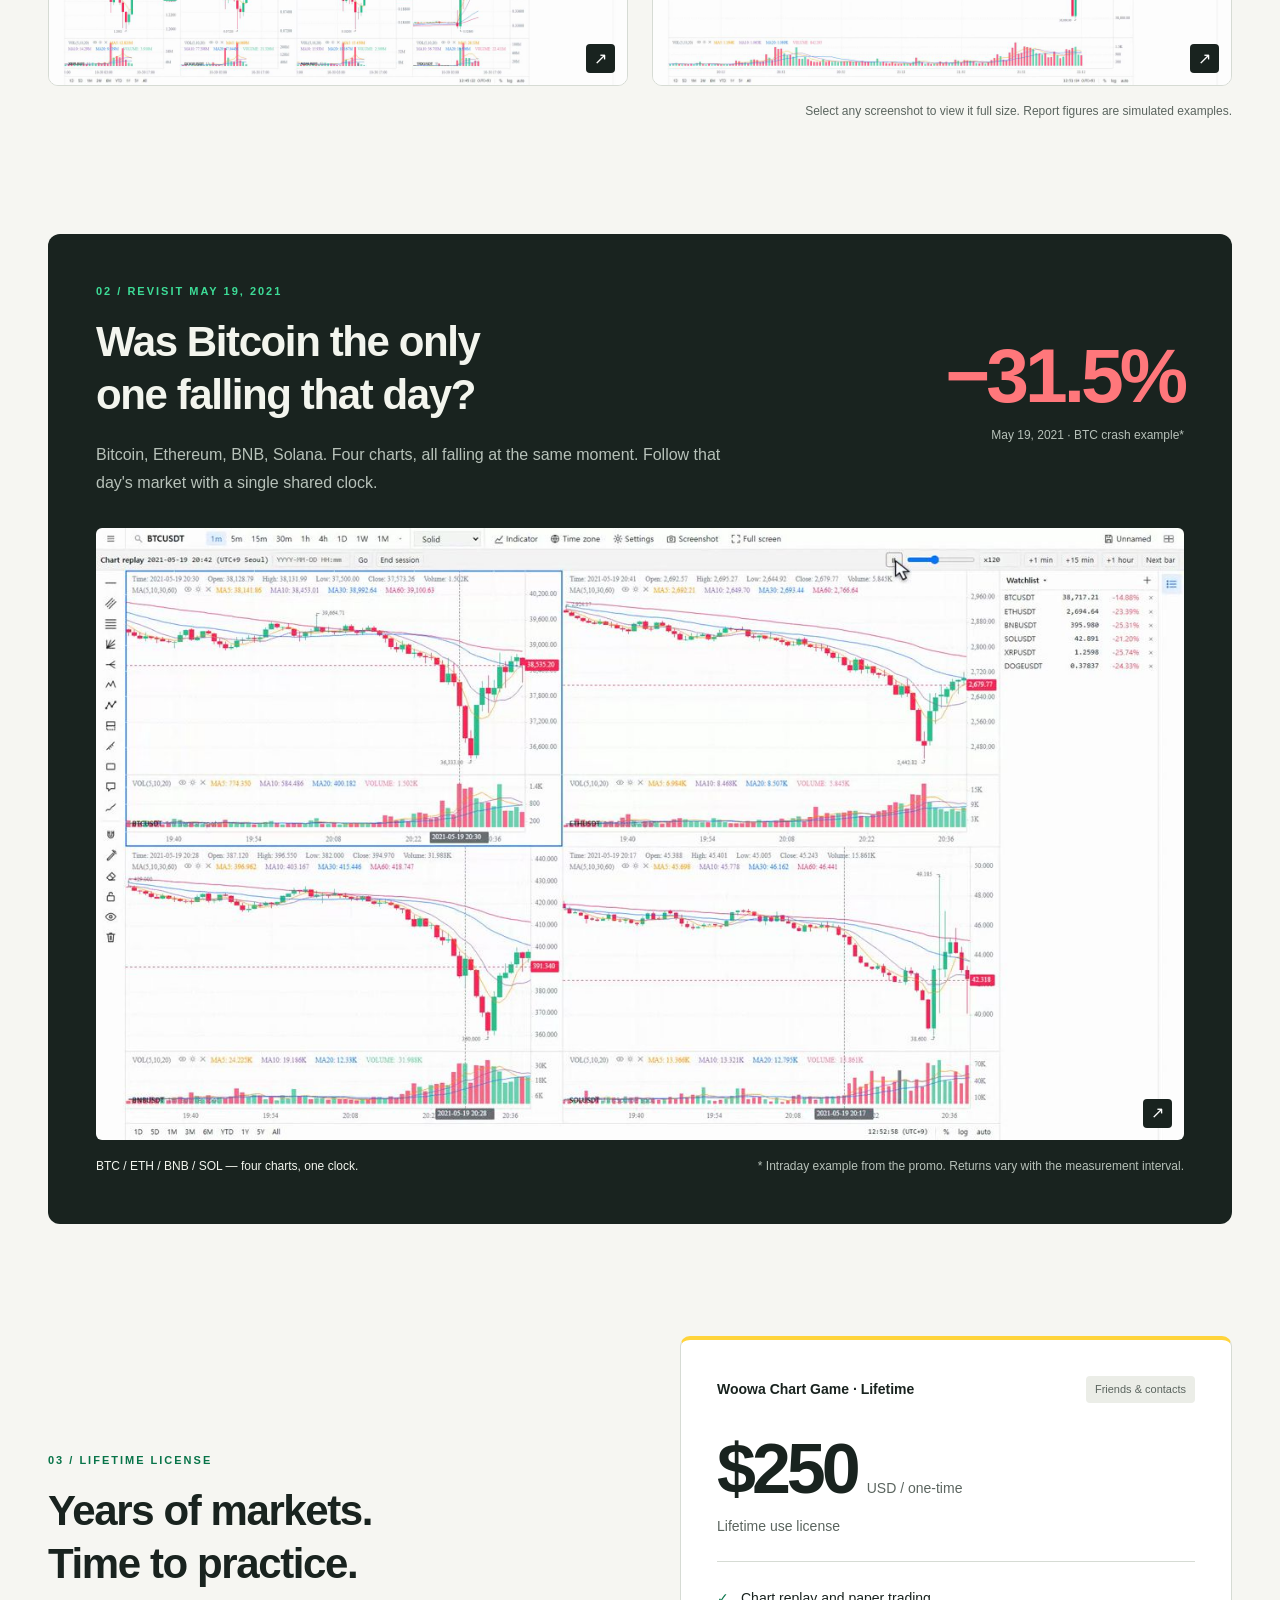
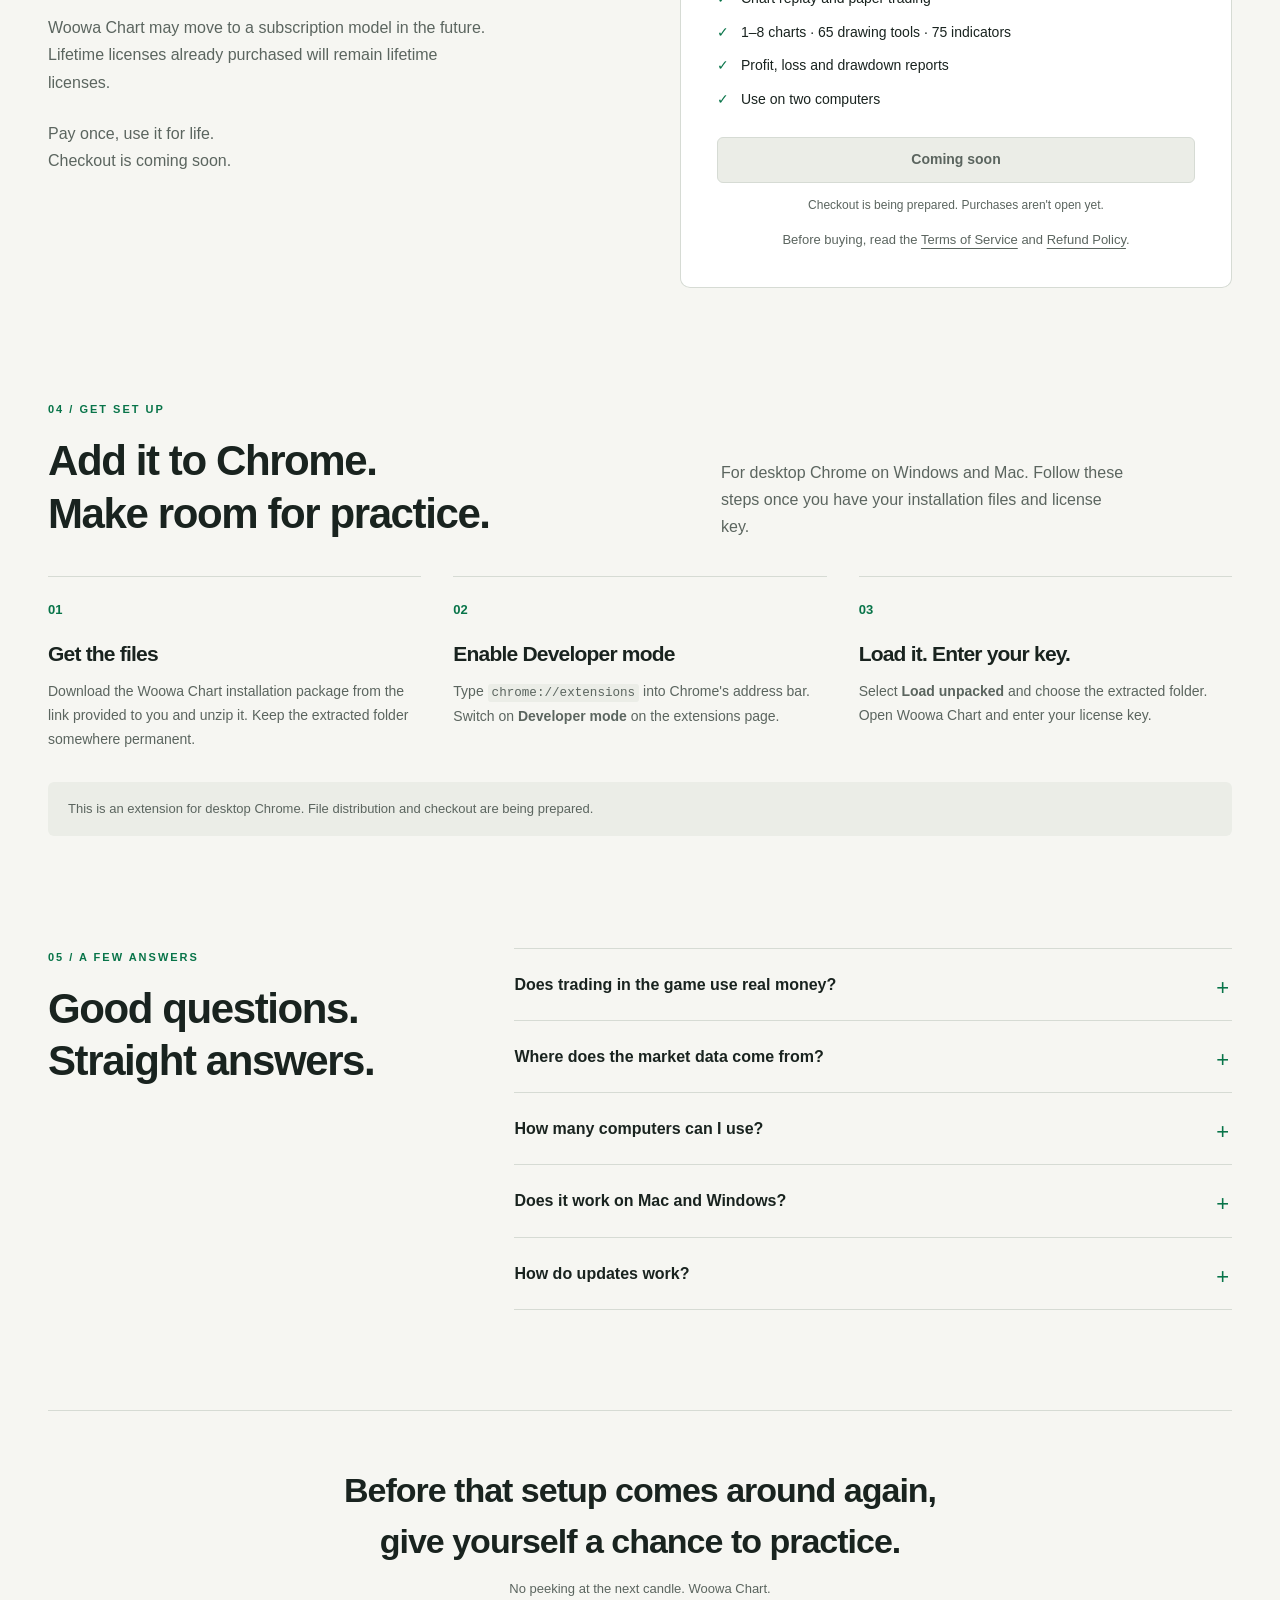
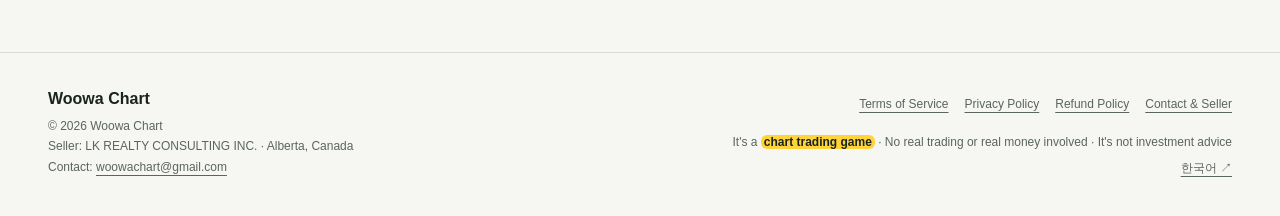
==== commit dff5ac36: "GAME 강조: 로고 옆 GAME 꼬리표(모든 페이지), 히어로 GAME 배지·「게임」 노란 표시, 가격 카드·고지 문구 Co-Authored-By: Claude Opus 5.5 " ====
--- a/en/index.html
+++ b/en/index.html
@@ -28,14 +28,14 @@
 <body>
   <a class="skip-link" href="#main">Skip to content</a>
   <header class="site-header"><div class="container header-inner">
-    <a class="brand" href="./" aria-label="Woowa Chart home"><img src="../favicon.svg" alt="" width="34" height="34">Woowa Chart</a>
+    <a class="brand" href="./" aria-label="Woowa Chart home"><img src="../favicon.svg" alt="" width="34" height="34">Woowa Chart<span class="game-tag">GAME</span></a>
     <nav class="nav-links" aria-label="Main navigation"><a class="nav-secondary" href="#features">Features</a><a href="#pricing">Pricing</a><a class="nav-secondary" href="#install">Setup</a><span class="language-switch" role="group" aria-label="Choose language"><a href="../" lang="ko" hreflang="ko" data-language="ko">한국어</a><span aria-hidden="true">|</span><a href="./" lang="en" hreflang="en" data-language="en" aria-current="page">English</a></span></nav>
   </div></header>
   <main id="main">
     <section class="hero container" aria-labelledby="hero-title">
-      <p class="eyebrow">Woowa Chart · Chart trading game</p>
+      <p class="game-badge"><span>GAME</span>Chart trading game</p>
       <div class="hero-grid">
-        <div><h1 id="hero-title">Every chart looks<br>easy <span class="highlight">in hindsight.</span></h1><p class="hero-category">A trading game played on real past charts</p></div>
+        <div><h1 id="hero-title">Every chart looks<br>easy <span class="highlight">in hindsight.</span></h1><p class="hero-category">A trading <strong class="game-word game-caps">game</strong> played on real past charts</p></div>
         <div class="hero-copy"><p class="lead">But when you're actually there,<br>you freeze.</p><p>You can't see the next candle. Woowa Chart is a trading game that puts you right back there. You live through years of markets without risking a dime.</p><div class="hero-actions"><a class="button button-primary" href="#demo">Watch it in action <span aria-hidden="true">↓</span></a><a class="button" href="#features">Explore the game</a></div></div>
       </div>
       <figure id="demo">
@@ -70,7 +70,7 @@
     <section class="section container" id="pricing" aria-labelledby="pricing-title">
       <div class="price-layout">
         <div class="price-copy"><p class="section-label">03 / LIFETIME LICENSE</p><h2 id="pricing-title">Years of markets.<br>Time to practice.</h2><p>Woowa Chart may move to a subscription model in the future. Lifetime licenses already purchased will remain lifetime licenses.</p><p>Pay once, use it for life.<br><span data-purchase-pending>Checkout is coming soon.</span></p></div>
-        <div class="price-card"><div class="price-card-top"><span>Woowa Chart Lifetime</span><span class="tag">Friends &amp; contacts</span></div><p class="price">$250<span>USD / one-time</span></p><p class="price-caption">Lifetime use license</p><ul class="price-list"><li>Chart replay and paper trading</li><li>1–8 charts · 65 drawing tools · 75 indicators</li><li>Profit, loss and drawdown reports</li><li>Use on two computers</li></ul><a class="button purchase-link" role="link" aria-disabled="true" tabindex="0" data-purchase data-ready-label="Get the lifetime license">Coming soon</a><p class="purchase-note" data-purchase-pending>Checkout is being prepared. Purchases aren't open yet.</p>
+        <div class="price-card"><div class="price-card-top"><span>Woowa Chart Game · Lifetime</span><span class="tag">Friends &amp; contacts</span></div><p class="price">$250<span>USD / one-time</span></p><p class="price-caption">Lifetime use license</p><ul class="price-list"><li>Chart replay and paper trading</li><li>1–8 charts · 65 drawing tools · 75 indicators</li><li>Profit, loss and drawdown reports</li><li>Use on two computers</li></ul><a class="button purchase-link" role="link" aria-disabled="true" tabindex="0" data-purchase data-ready-label="Get the lifetime license">Coming soon</a><p class="purchase-note" data-purchase-pending>Checkout is being prepared. Purchases aren't open yet.</p>
           <p class="purchase-policy">Before buying, read the <a href="terms.html">Terms of Service</a> and <a href="refund.html">Refund Policy</a>.</p></div>
       </div>
     </section>
@@ -97,7 +97,7 @@
       <div><span class="footer-name">Woowa Chart</span><p>© 2026 Woowa Chart</p><p>Seller: <span data-seller-name>LK REALTY CONSULTING INC.</span> · Alberta, Canada</p><p>Contact: <a data-contact-email href="mailto:woowachart@gmail.com">woowachart@gmail.com</a></p></div>
       <div class="footer-right">
         <nav class="footer-legal" aria-label="Policies and contact"><a href="terms.html">Terms of Service</a><a href="privacy.html">Privacy Policy</a><a href="refund.html">Refund Policy</a><a href="contact.html">Contact & Seller</a></nav>
-        <p>It's a chart trading game · No real trading or real money involved · It's not investment advice</p>
+        <p>It's a <strong class="game-word">chart trading game</strong> · No real trading or real money involved · It's not investment advice</p>
         <a href="../" lang="ko" hreflang="ko" data-language="ko">한국어 ↗</a>
       </div>
     </div>
--- a/style.css
+++ b/style.css
@@ -238,3 +238,11 @@
 @media (prefers-reduced-motion: reduce) {
   *, *::before, *::after { scroll-behavior: auto !important; animation: none !important; transition: none !important; }
 }
+
+/* GAME 강조(사용자 2026-10-31): 실제 거래가 아닌 게임임을 첫눈에 */
+.game-tag { margin-left: 8px; padding: 3px 7px; border-radius: 6px; background: var(--yellow); color: #19231f; font-size: 11px; font-weight: 900; letter-spacing: 1.2px; line-height: 1; }
+.game-badge { display: inline-flex; align-items: center; gap: 10px; margin: 0; padding: 6px 14px 6px 6px; border: 2px solid var(--yellow); border-radius: 999px; font-size: 14px; font-weight: 800; letter-spacing: .4px; }
+.game-badge span { padding: 5px 12px; border-radius: 999px; background: var(--yellow); color: #19231f; font-size: 15px; font-weight: 900; letter-spacing: 2.5px; }
+.hero-category { font-size: clamp(20px, 2.4vw, 28px); }
+.game-word { padding: 0 .25em; border-radius: 6px; background: var(--yellow); color: #19231f; font-weight: 900; }
+.game-caps { text-transform: uppercase; letter-spacing: 1px; }
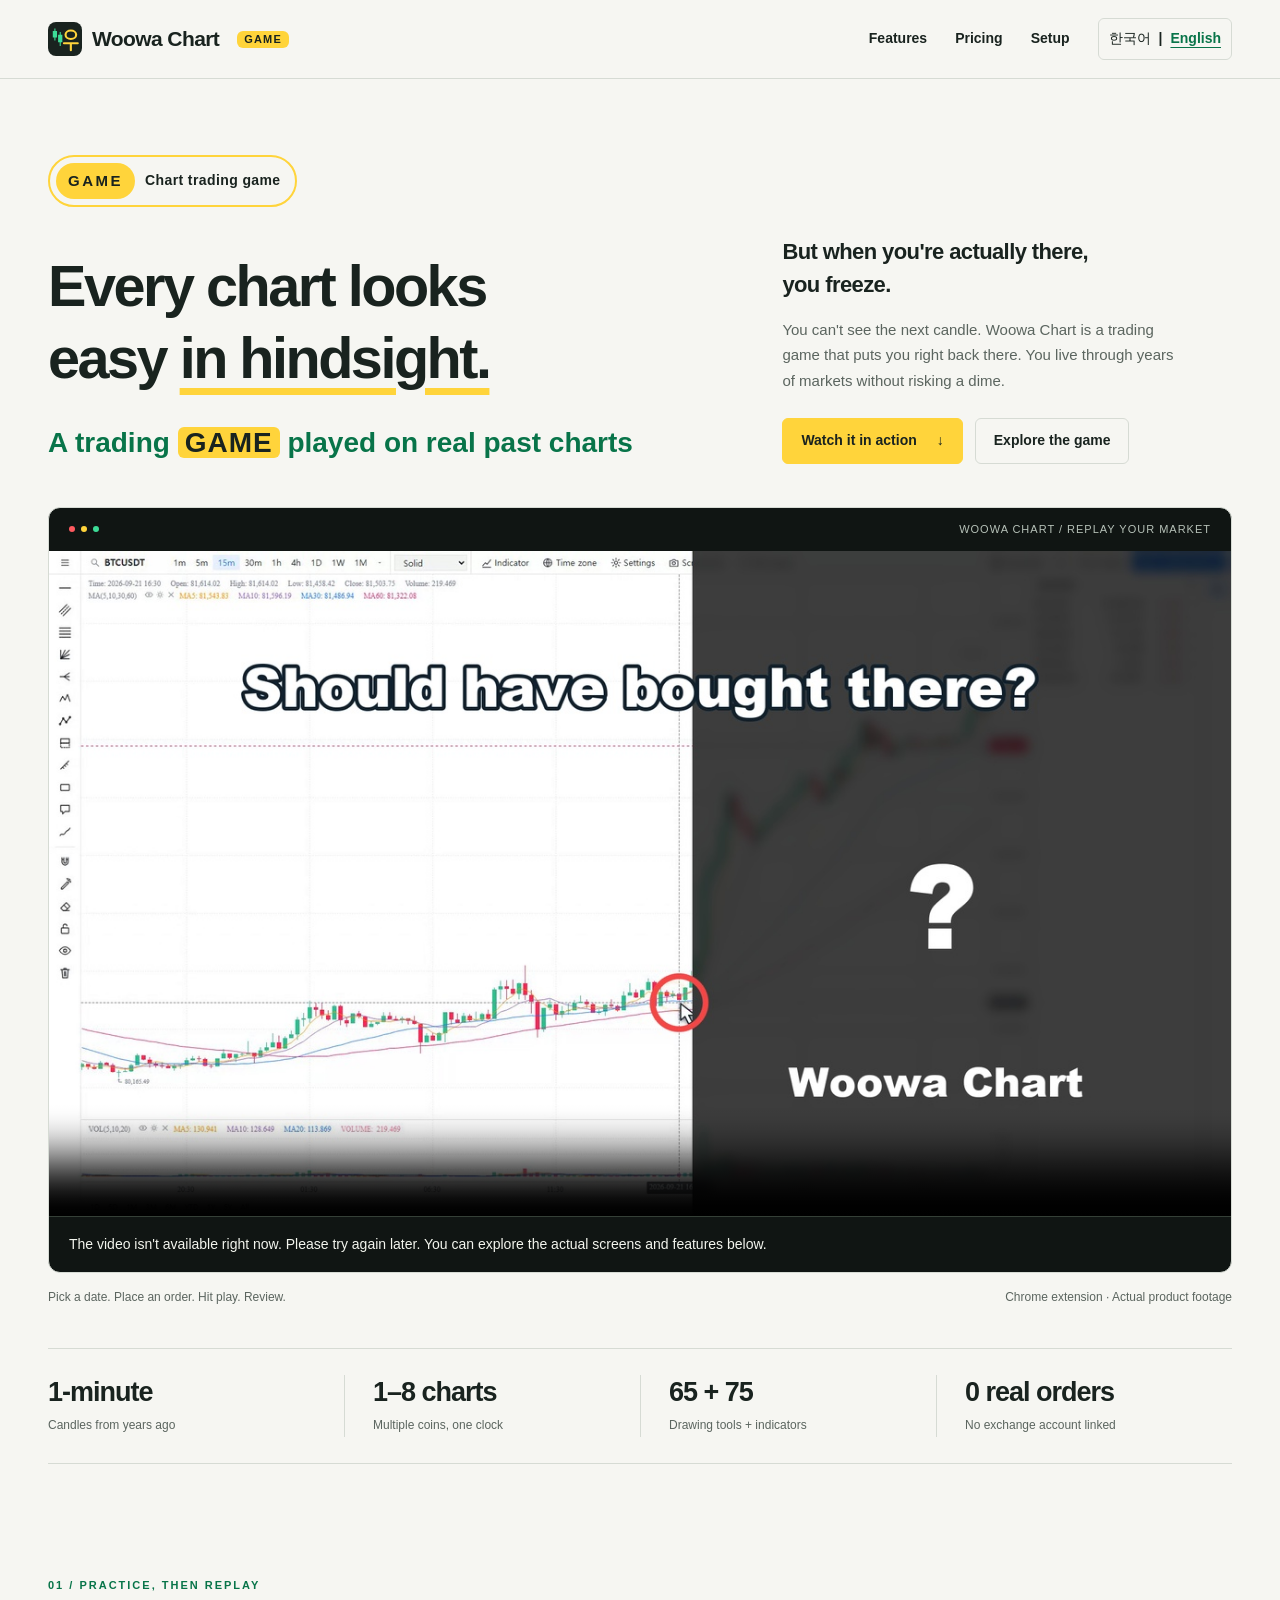
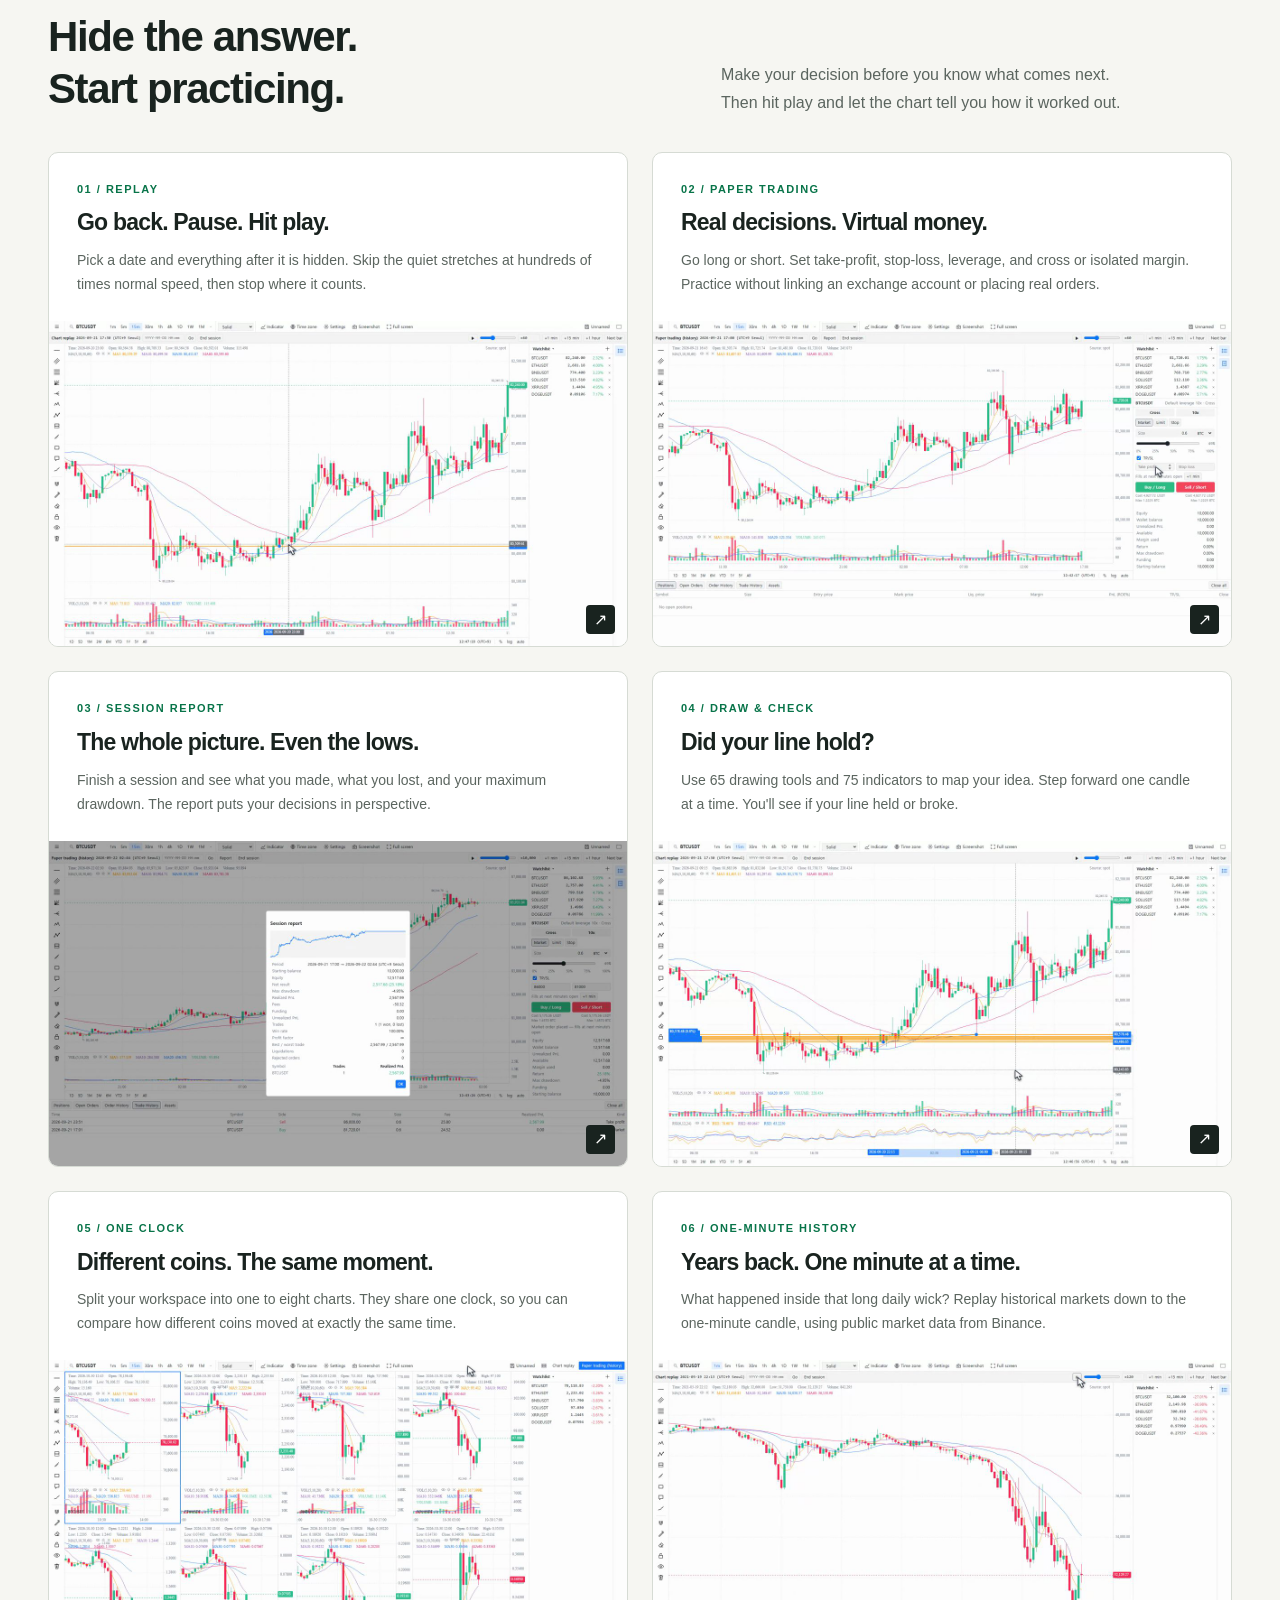
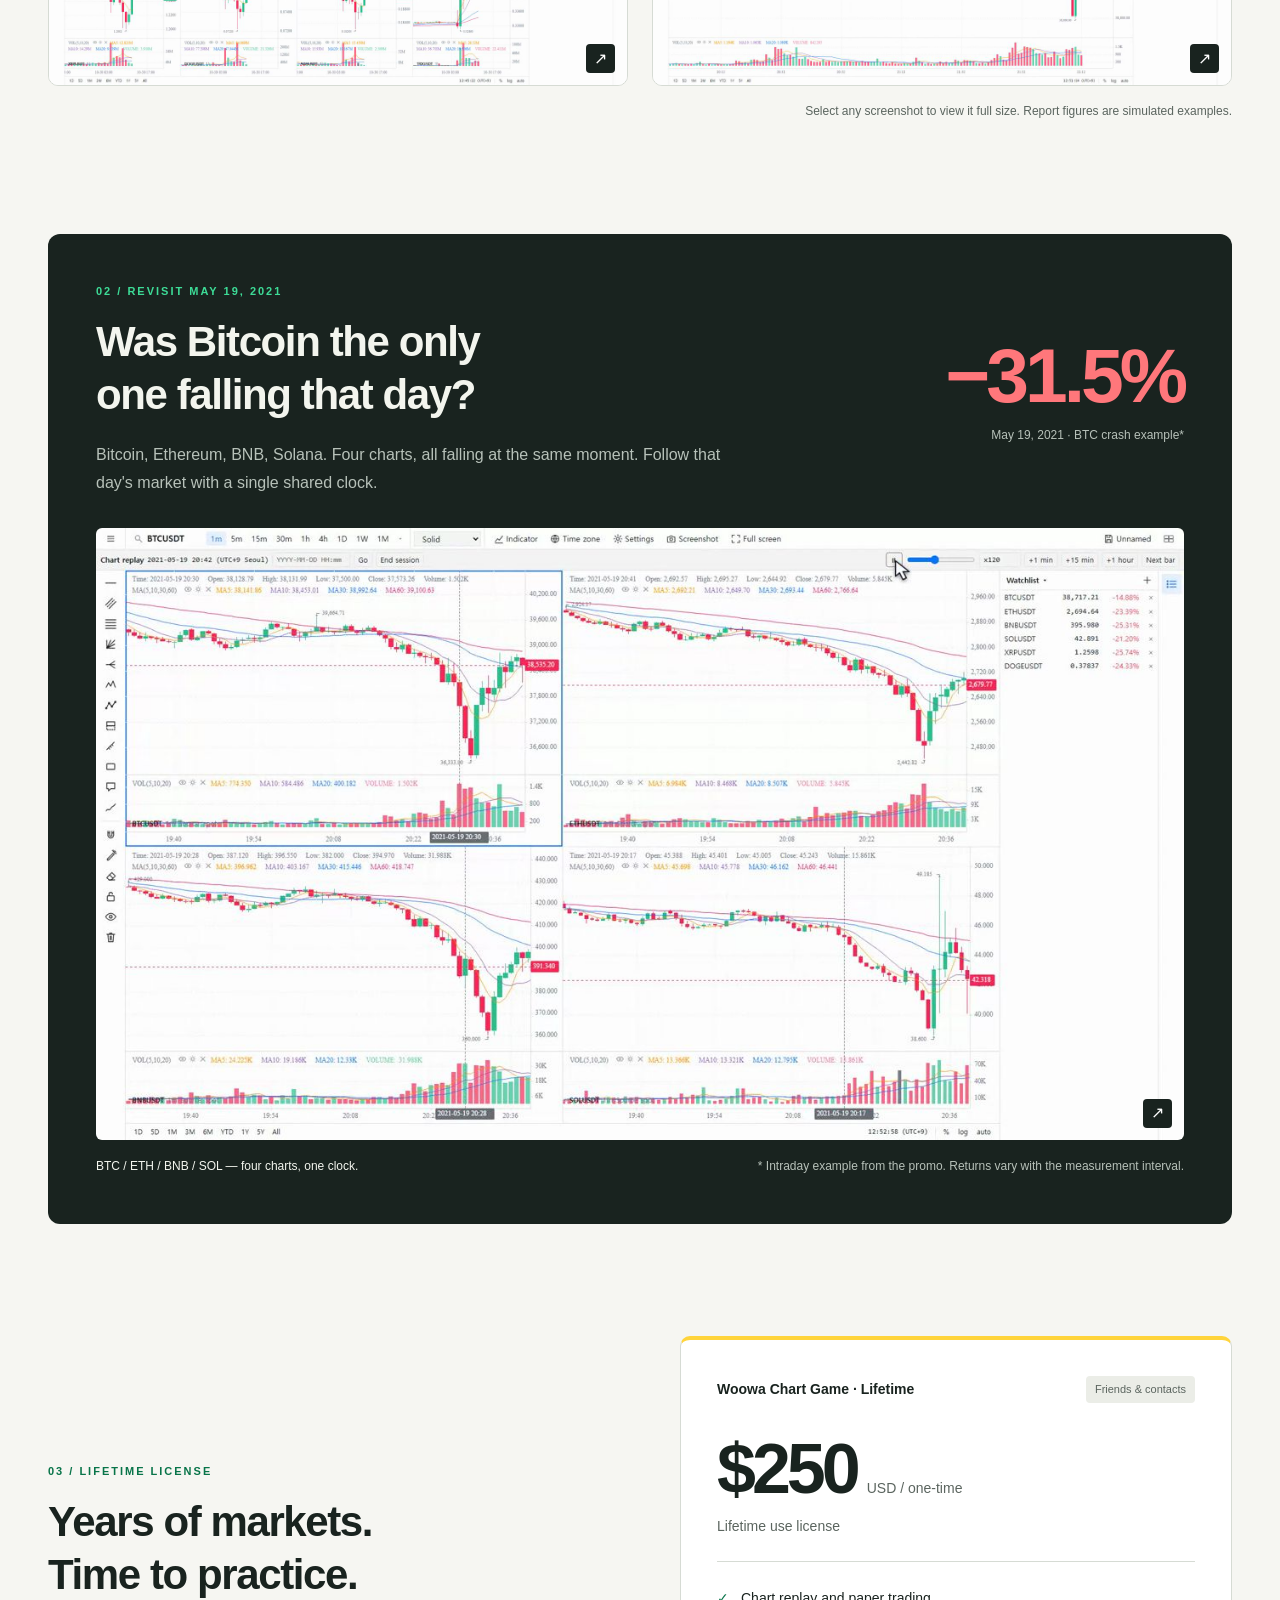
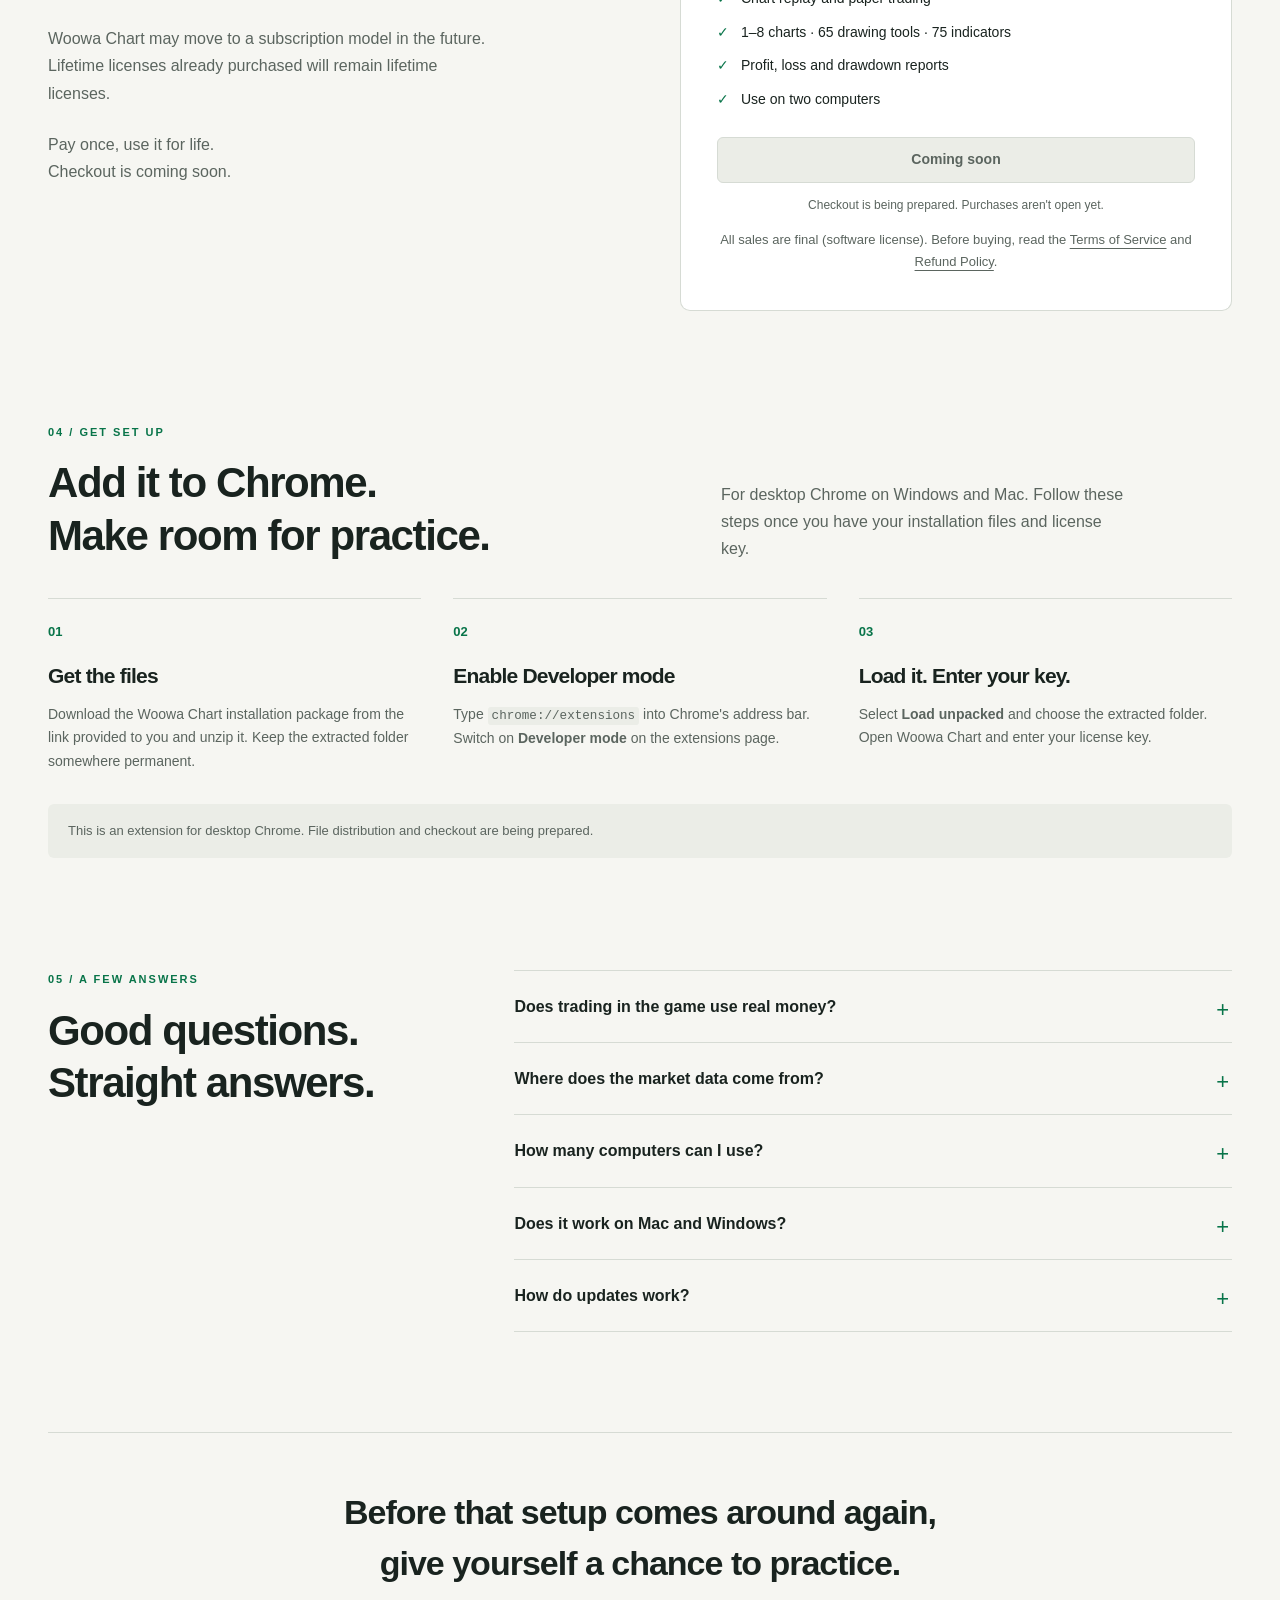
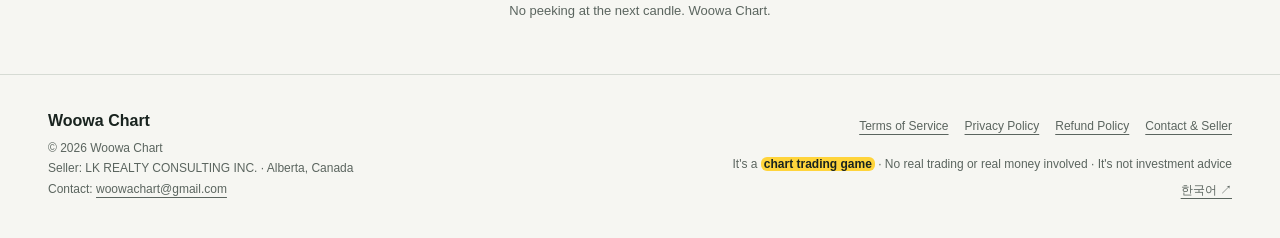
==== commit 83dcc125: "환불 정책: 소프트웨어 특성상 환불 불가(All Sales Final), 예외(중복 결제·판매자 쪽 키 문제), 법정 권리 유지 — 약관·연락처·가격 칸 문구 맞춤 Co-Autho" ====
--- a/en/index.html
+++ b/en/index.html
@@ -71,7 +71,7 @@
       <div class="price-layout">
         <div class="price-copy"><p class="section-label">03 / LIFETIME LICENSE</p><h2 id="pricing-title">Years of markets.<br>Time to practice.</h2><p>Woowa Chart may move to a subscription model in the future. Lifetime licenses already purchased will remain lifetime licenses.</p><p>Pay once, use it for life.<br><span data-purchase-pending>Checkout is coming soon.</span></p></div>
         <div class="price-card"><div class="price-card-top"><span>Woowa Chart Game · Lifetime</span><span class="tag">Friends &amp; contacts</span></div><p class="price">$250<span>USD / one-time</span></p><p class="price-caption">Lifetime use license</p><ul class="price-list"><li>Chart replay and paper trading</li><li>1–8 charts · 65 drawing tools · 75 indicators</li><li>Profit, loss and drawdown reports</li><li>Use on two computers</li></ul><a class="button purchase-link" role="link" aria-disabled="true" tabindex="0" data-purchase data-ready-label="Get the lifetime license">Coming soon</a><p class="purchase-note" data-purchase-pending>Checkout is being prepared. Purchases aren't open yet.</p>
-          <p class="purchase-policy">Before buying, read the <a href="terms.html">Terms of Service</a> and <a href="refund.html">Refund Policy</a>.</p></div>
+          <p class="purchase-policy">All sales are final (software license). Before buying, read the <a href="terms.html">Terms of Service</a> and <a href="refund.html">Refund Policy</a>.</p></div>
       </div>
     </section>
 
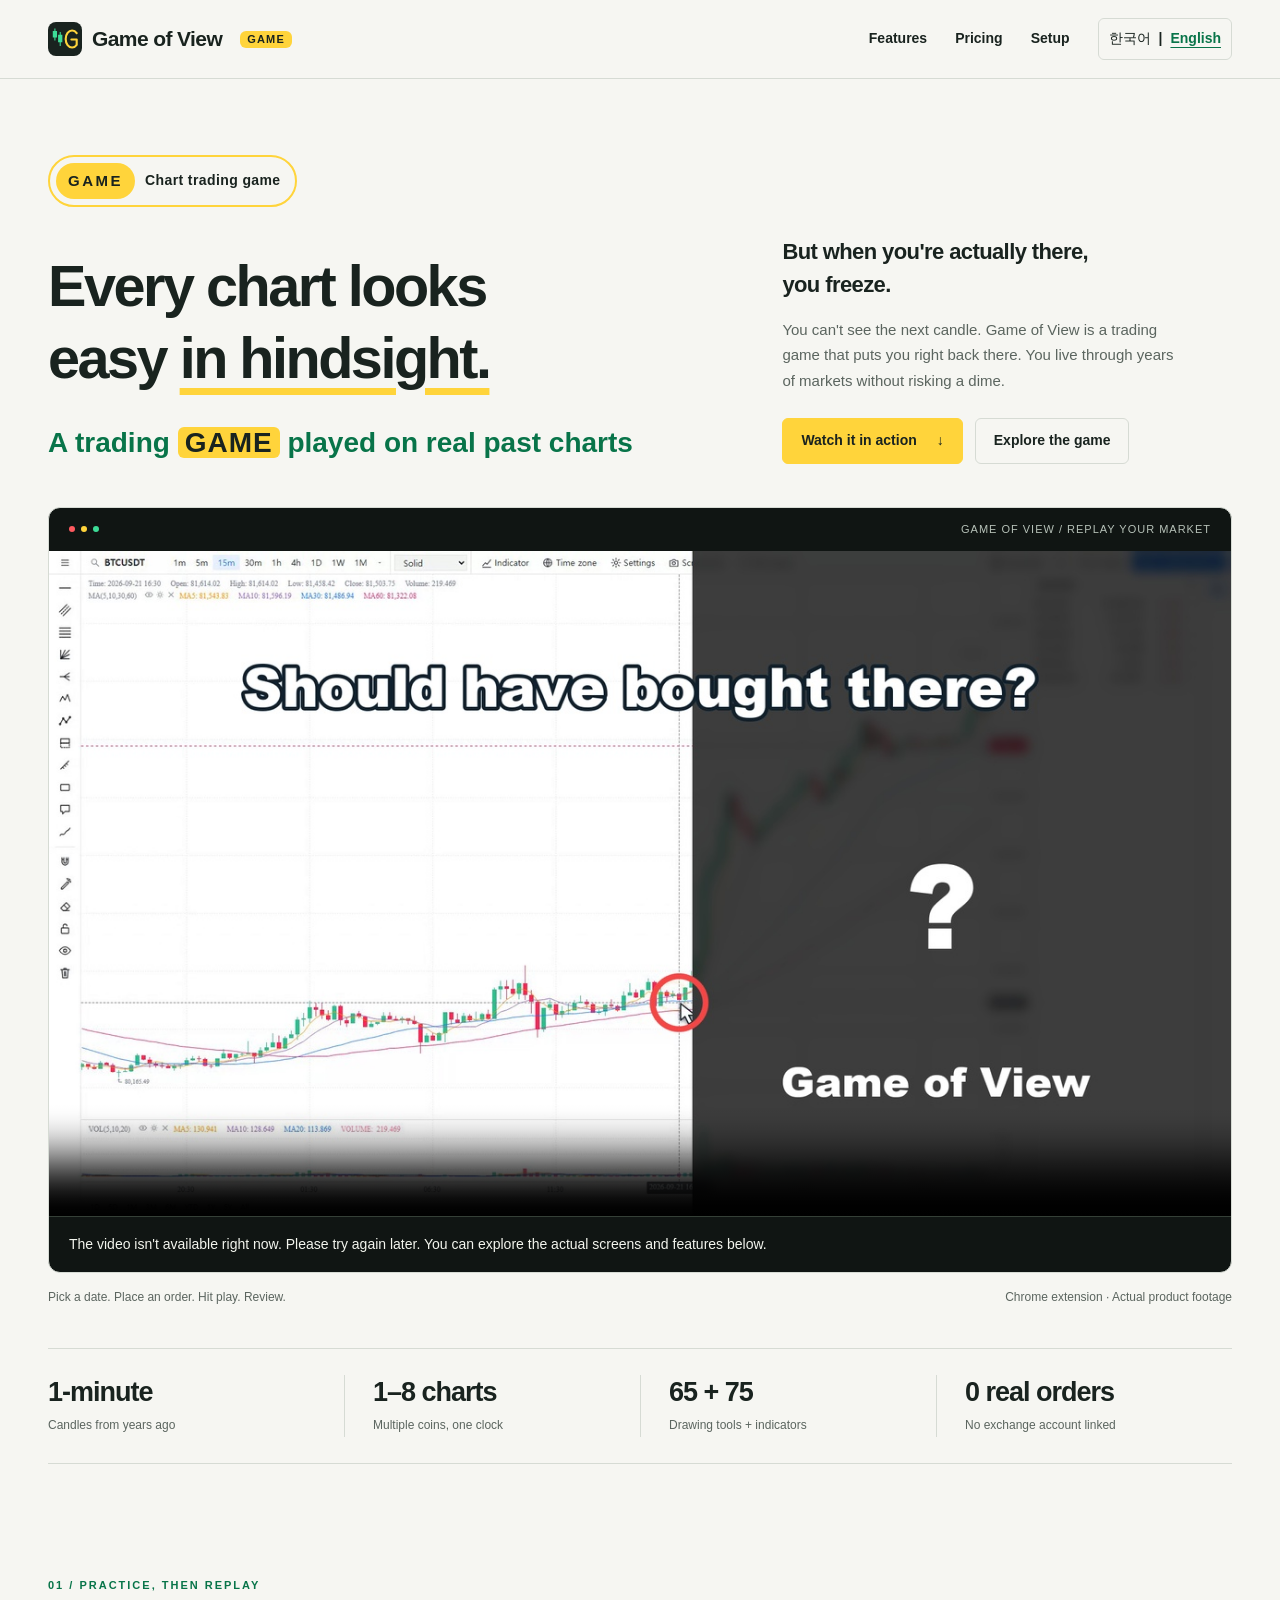
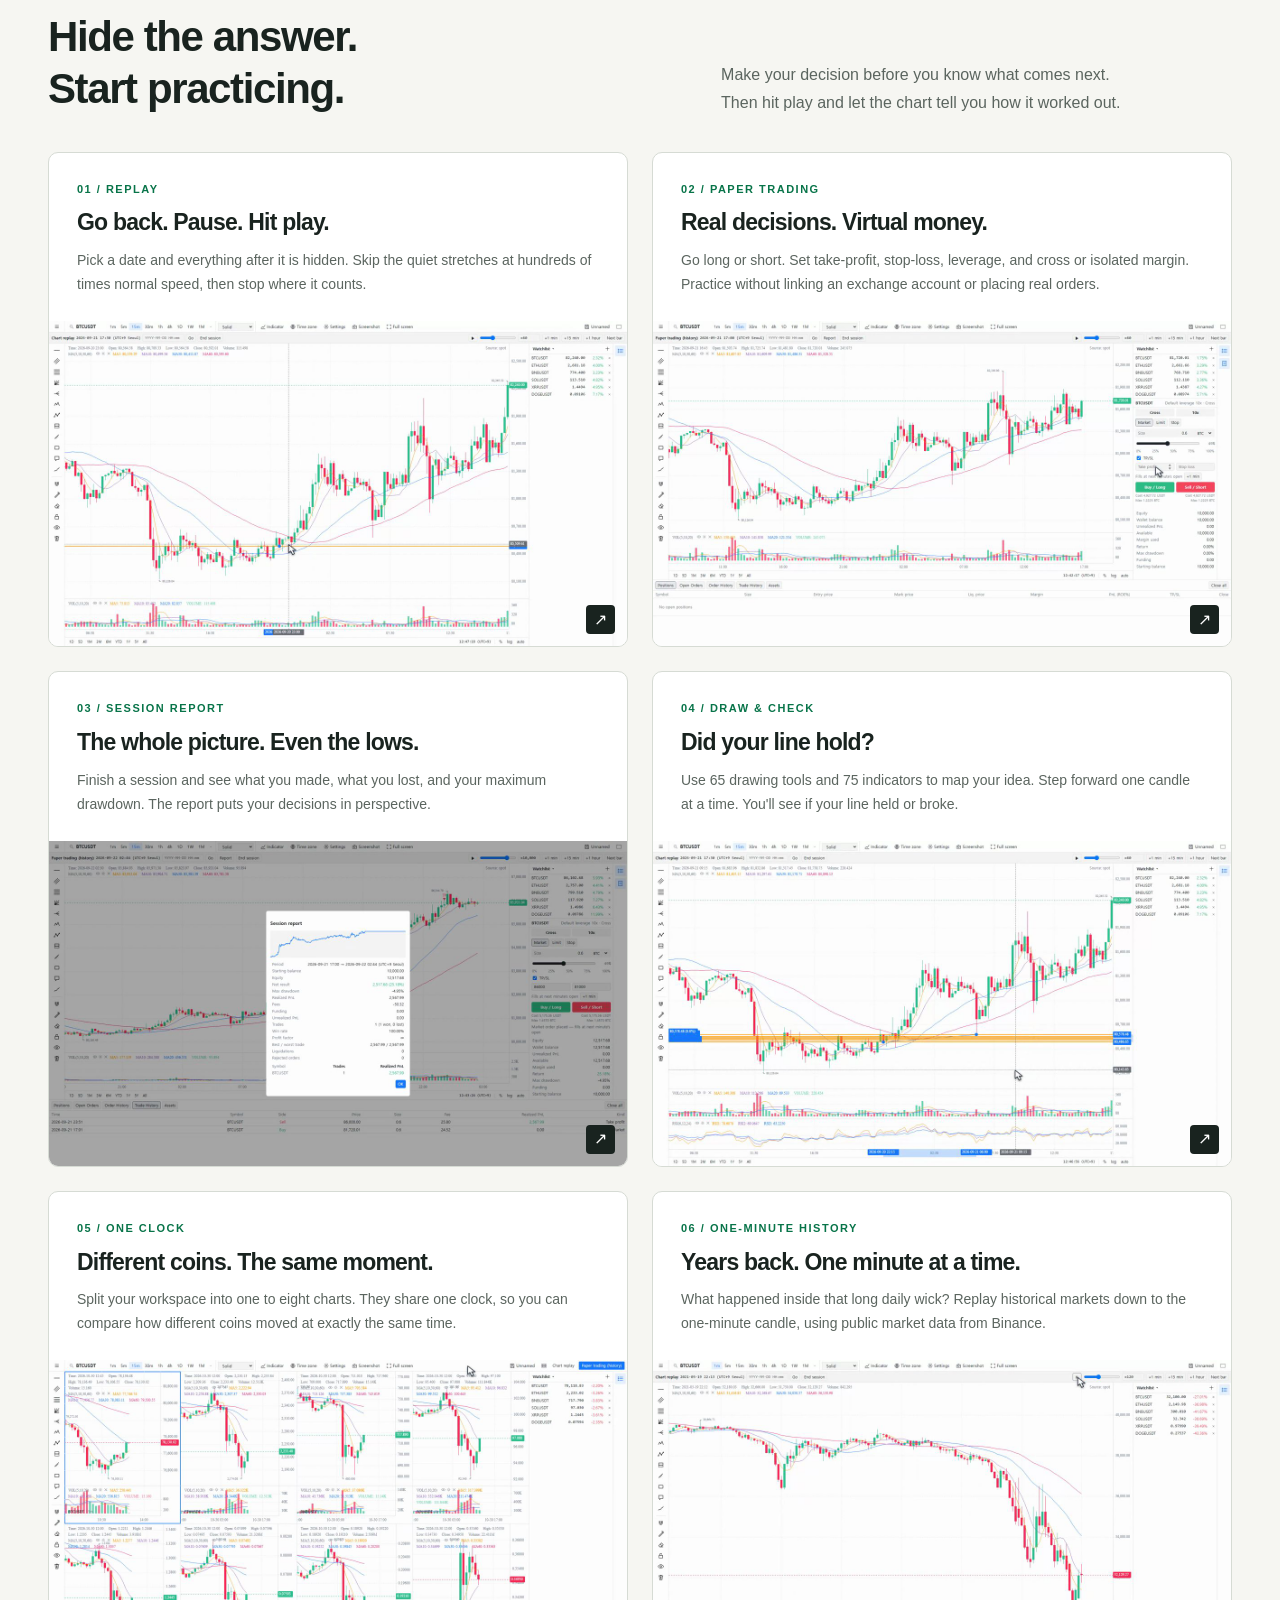
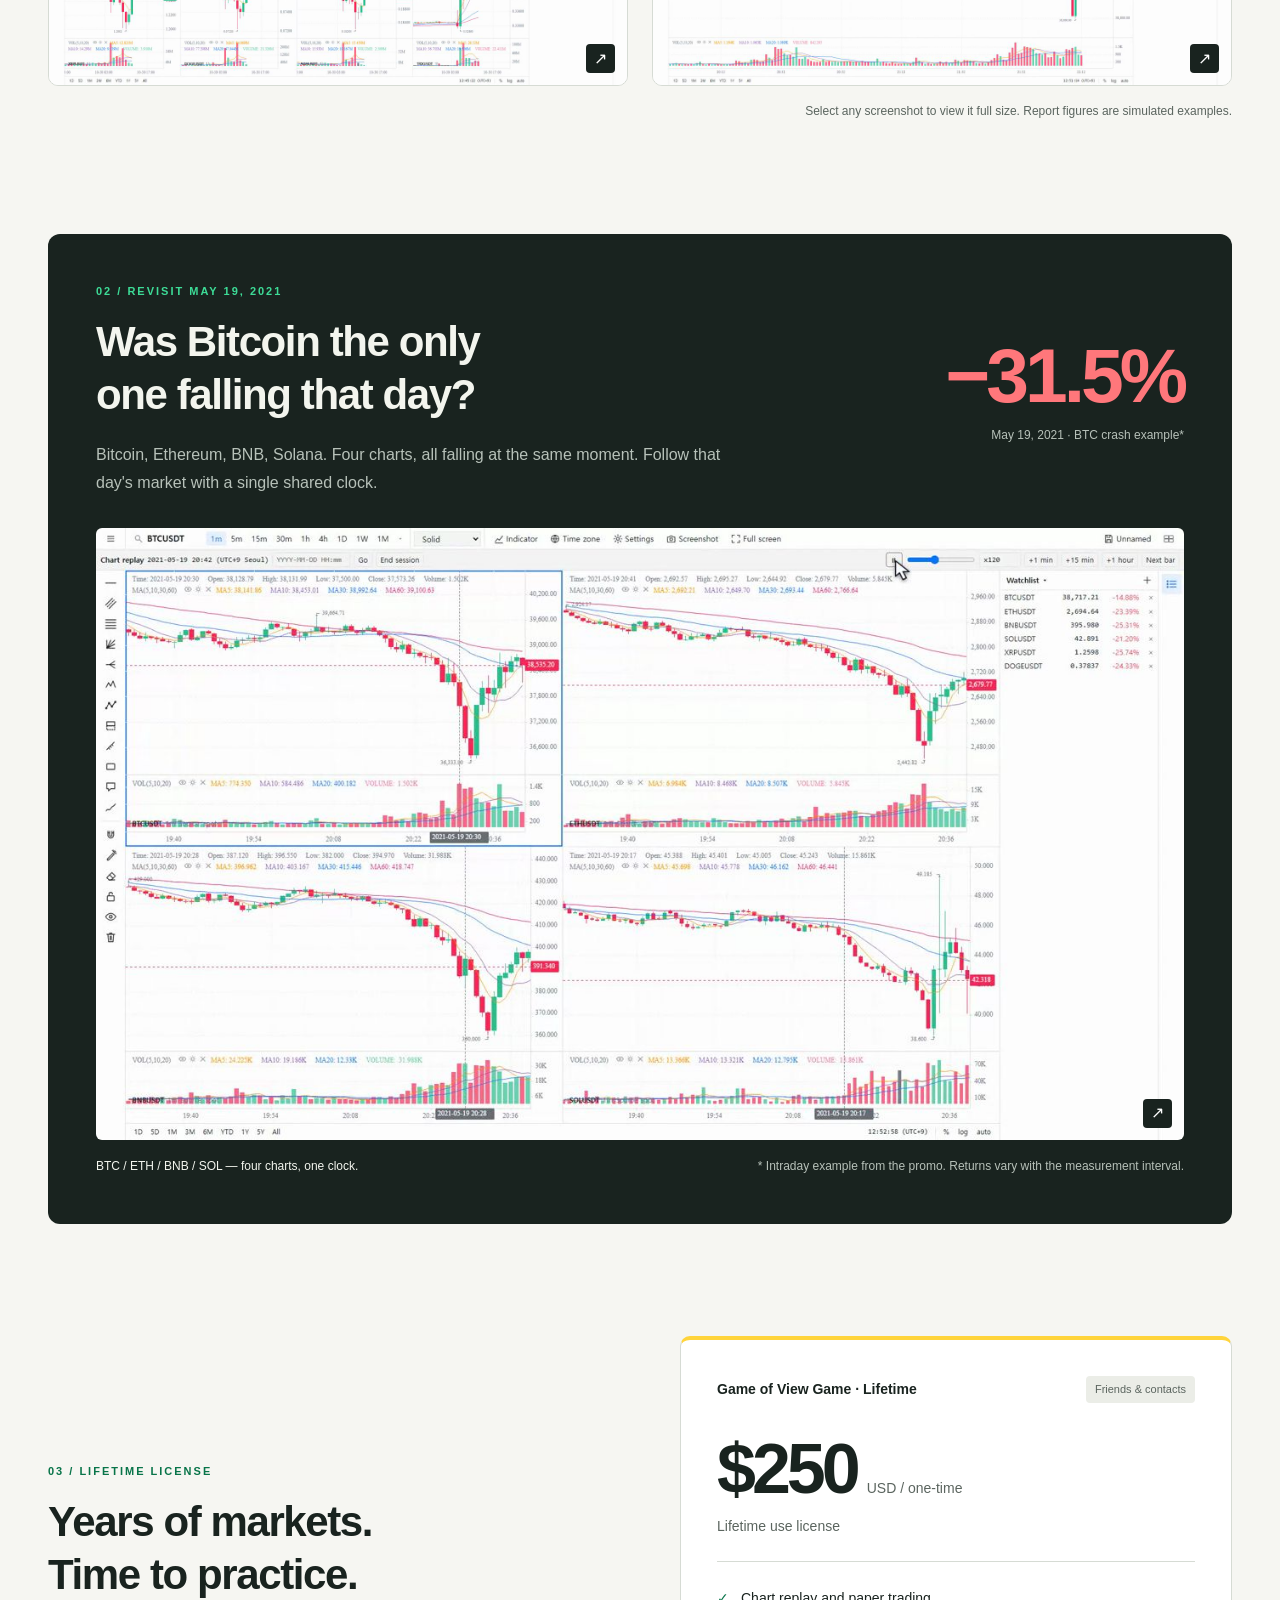
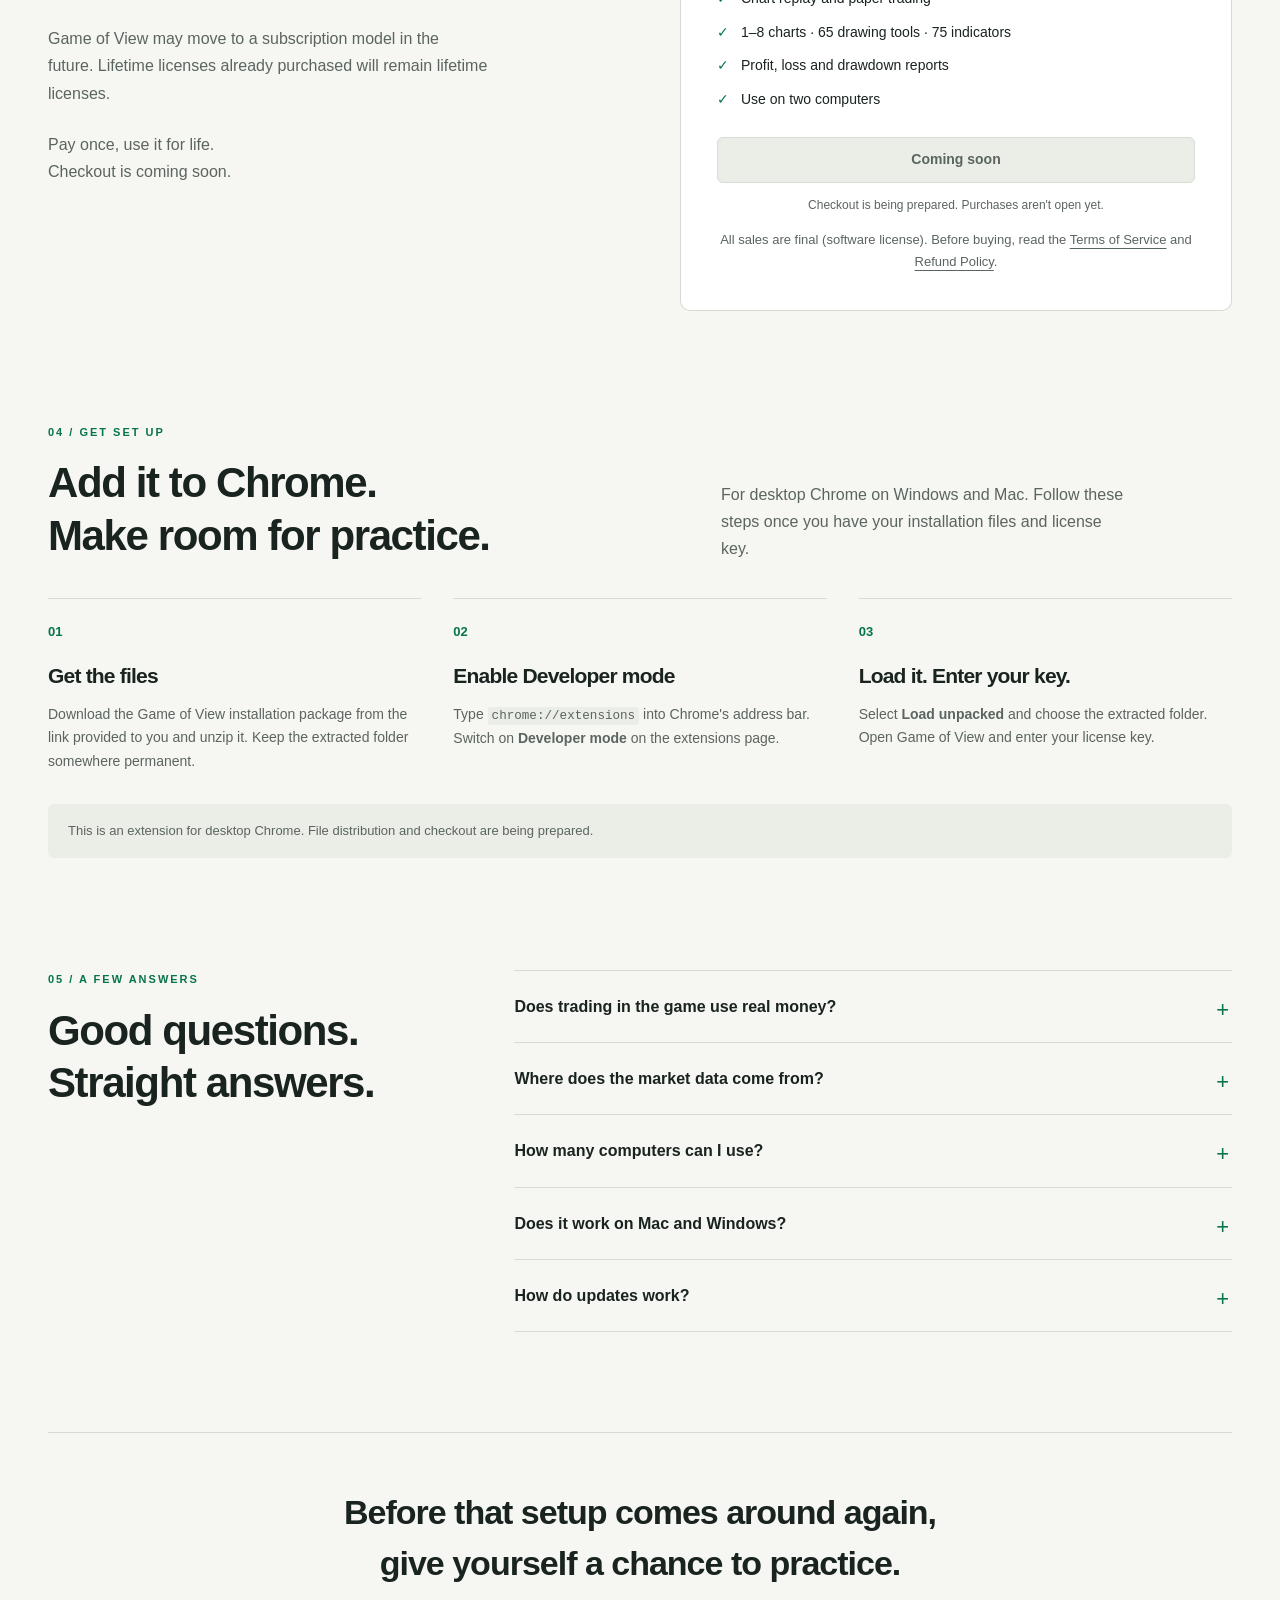
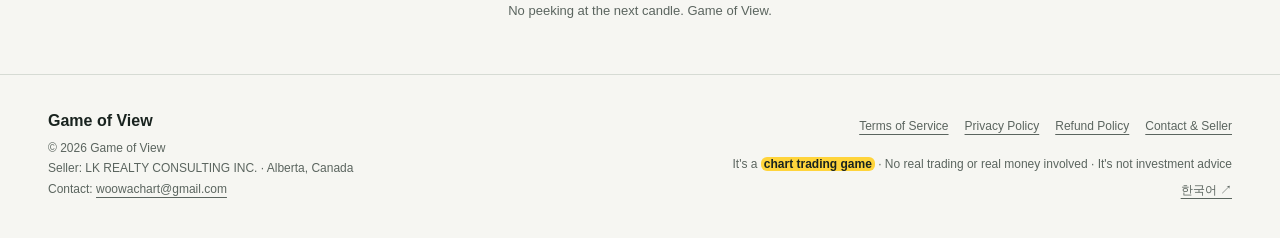
==== commit 737a1e39: "이름 변경: Game of View(모든 페이지·정책·파비콘 G), 주소 기준 gameofview.com, 홍보 영상 새 판(한국어 v10·영어 v7) Co-Authored-By:" ====
--- a/en/index.html
+++ b/en/index.html
@@ -5,21 +5,21 @@
   <script src="../lang.js"></script>
   <meta name="viewport" content="width=device-width, initial-scale=1">
   <meta name="color-scheme" content="light dark">
-  <title>Woowa Chart — A chart trading game that takes you back</title>
+  <title>Game of View — A chart trading game that takes you back</title>
   <meta name="description" content="A chart trading game played on real past charts. Go back to that day and live through years of markets without risking a dime. One-minute replay, up to eight synced charts, and profit, loss and drawdown reports.">
-  <link rel="canonical" href="https://woowachart.github.io/en/">
-  <link rel="alternate" hreflang="ko" href="https://woowachart.github.io/">
-  <link rel="alternate" hreflang="en" href="https://woowachart.github.io/en/">
-  <link rel="alternate" hreflang="x-default" href="https://woowachart.github.io/">
+  <link rel="canonical" href="https://gameofview.com/en/">
+  <link rel="alternate" hreflang="ko" href="https://gameofview.com/">
+  <link rel="alternate" hreflang="en" href="https://gameofview.com/en/">
+  <link rel="alternate" hreflang="x-default" href="https://gameofview.com/">
   <meta property="og:type" content="website">
   <meta property="og:locale" content="en_US">
   <meta property="og:locale:alternate" content="ko_KR">
-  <meta property="og:site_name" content="Woowa Chart">
-  <meta property="og:title" content="Woowa Chart — A chart trading game that takes you back">
+  <meta property="og:site_name" content="Game of View">
+  <meta property="og:title" content="Game of View — A chart trading game that takes you back">
   <meta property="og:description" content="A chart trading game that puts you right back there. You can't see the next candle. Live through years of markets without risking a dime.">
-  <meta property="og:url" content="https://woowachart.github.io/en/">
-  <meta property="og:image" content="https://woowachart.github.io/media/promo_en_poster.jpg">
-  <meta property="og:image:alt" content="Woowa Chart English product video poster">
+  <meta property="og:url" content="https://gameofview.com/en/">
+  <meta property="og:image" content="https://gameofview.com/media/promo_en_poster.jpg">
+  <meta property="og:image:alt" content="Game of View English product video poster">
   <meta name="twitter:card" content="summary_large_image">
   <link rel="icon" href="../favicon.svg" type="image/svg+xml">
   <link rel="stylesheet" href="../style.css">
@@ -28,7 +28,7 @@
 <body>
   <a class="skip-link" href="#main">Skip to content</a>
   <header class="site-header"><div class="container header-inner">
-    <a class="brand" href="./" aria-label="Woowa Chart home"><img src="../favicon.svg" alt="" width="34" height="34">Woowa Chart<span class="game-tag">GAME</span></a>
+    <a class="brand" href="./" aria-label="Game of View home"><img src="../favicon.svg" alt="" width="34" height="34">Game of View<span class="game-tag">GAME</span></a>
     <nav class="nav-links" aria-label="Main navigation"><a class="nav-secondary" href="#features">Features</a><a href="#pricing">Pricing</a><a class="nav-secondary" href="#install">Setup</a><span class="language-switch" role="group" aria-label="Choose language"><a href="../" lang="ko" hreflang="ko" data-language="ko">한국어</a><span aria-hidden="true">|</span><a href="./" lang="en" hreflang="en" data-language="en" aria-current="page">English</a></span></nav>
   </div></header>
   <main id="main">
@@ -36,12 +36,12 @@
       <p class="game-badge"><span>GAME</span>Chart trading game</p>
       <div class="hero-grid">
         <div><h1 id="hero-title">Every chart looks<br>easy <span class="highlight">in hindsight.</span></h1><p class="hero-category">A trading <strong class="game-word game-caps">game</strong> played on real past charts</p></div>
-        <div class="hero-copy"><p class="lead">But when you're actually there,<br>you freeze.</p><p>You can't see the next candle. Woowa Chart is a trading game that puts you right back there. You live through years of markets without risking a dime.</p><div class="hero-actions"><a class="button button-primary" href="#demo">Watch it in action <span aria-hidden="true">↓</span></a><a class="button" href="#features">Explore the game</a></div></div>
+        <div class="hero-copy"><p class="lead">But when you're actually there,<br>you freeze.</p><p>You can't see the next candle. Game of View is a trading game that puts you right back there. You live through years of markets without risking a dime.</p><div class="hero-actions"><a class="button button-primary" href="#demo">Watch it in action <span aria-hidden="true">↓</span></a><a class="button" href="#features">Explore the game</a></div></div>
       </div>
       <figure id="demo">
         <div class="video-frame">
-          <div class="video-topline" aria-hidden="true"><span class="window-dots"><i></i><i></i><i></i></span><span>WOOWA CHART / REPLAY YOUR MARKET</span></div>
-          <video controls preload="metadata" playsinline width="1280" height="720" poster="../media/promo_en_poster.jpg" src="../media/promo_en.mp4" aria-label="Woowa Chart product walkthrough in English" aria-describedby="demo-caption" data-error-id="video-error">Your browser cannot play this video. Explore the screenshots and feature descriptions below.</video>
+          <div class="video-topline" aria-hidden="true"><span class="window-dots"><i></i><i></i><i></i></span><span>GAME OF VIEW / REPLAY YOUR MARKET</span></div>
+          <video controls preload="metadata" playsinline width="1280" height="720" poster="../media/promo_en_poster.jpg" src="../media/promo_en.mp4" aria-label="Game of View product walkthrough in English" aria-describedby="demo-caption" data-error-id="video-error">Your browser cannot play this video. Explore the screenshots and feature descriptions below.</video>
           <p class="video-error" id="video-error" role="status" hidden>The video isn't available right now. Please try again later. You can explore the actual screens and features below.</p>
         </div>
         <figcaption class="video-caption" id="demo-caption"><span>Pick a date. Place an order. Hit play. Review.</span><span>Chrome extension · Actual product footage</span></figcaption>
@@ -69,32 +69,32 @@
 
     <section class="section container" id="pricing" aria-labelledby="pricing-title">
       <div class="price-layout">
-        <div class="price-copy"><p class="section-label">03 / LIFETIME LICENSE</p><h2 id="pricing-title">Years of markets.<br>Time to practice.</h2><p>Woowa Chart may move to a subscription model in the future. Lifetime licenses already purchased will remain lifetime licenses.</p><p>Pay once, use it for life.<br><span data-purchase-pending>Checkout is coming soon.</span></p></div>
-        <div class="price-card"><div class="price-card-top"><span>Woowa Chart Game · Lifetime</span><span class="tag">Friends &amp; contacts</span></div><p class="price">$250<span>USD / one-time</span></p><p class="price-caption">Lifetime use license</p><ul class="price-list"><li>Chart replay and paper trading</li><li>1–8 charts · 65 drawing tools · 75 indicators</li><li>Profit, loss and drawdown reports</li><li>Use on two computers</li></ul><a class="button purchase-link" role="link" aria-disabled="true" tabindex="0" data-purchase data-ready-label="Get the lifetime license">Coming soon</a><p class="purchase-note" data-purchase-pending>Checkout is being prepared. Purchases aren't open yet.</p>
+        <div class="price-copy"><p class="section-label">03 / LIFETIME LICENSE</p><h2 id="pricing-title">Years of markets.<br>Time to practice.</h2><p>Game of View may move to a subscription model in the future. Lifetime licenses already purchased will remain lifetime licenses.</p><p>Pay once, use it for life.<br><span data-purchase-pending>Checkout is coming soon.</span></p></div>
+        <div class="price-card"><div class="price-card-top"><span>Game of View Game · Lifetime</span><span class="tag">Friends &amp; contacts</span></div><p class="price">$250<span>USD / one-time</span></p><p class="price-caption">Lifetime use license</p><ul class="price-list"><li>Chart replay and paper trading</li><li>1–8 charts · 65 drawing tools · 75 indicators</li><li>Profit, loss and drawdown reports</li><li>Use on two computers</li></ul><a class="button purchase-link" role="link" aria-disabled="true" tabindex="0" data-purchase data-ready-label="Get the lifetime license">Coming soon</a><p class="purchase-note" data-purchase-pending>Checkout is being prepared. Purchases aren't open yet.</p>
           <p class="purchase-policy">All sales are final (software license). Before buying, read the <a href="terms.html">Terms of Service</a> and <a href="refund.html">Refund Policy</a>.</p></div>
       </div>
     </section>
 
     <section class="section container" id="install" aria-labelledby="install-title">
       <div class="section-heading"><div><p class="section-label">04 / GET SET UP</p><h2 id="install-title">Add it to Chrome.<br>Make room for practice.</h2></div><p>For desktop Chrome on Windows and Mac. Follow these steps once you have your installation files and license key.</p></div>
-      <ol class="steps"><li class="step"><span class="step-number">01</span><h3>Get the files</h3><p>Download the Woowa Chart installation package from the link provided to you and unzip it. Keep the extracted folder somewhere permanent.</p></li><li class="step"><span class="step-number">02</span><h3>Enable Developer mode</h3><p>Type <code>chrome://extensions</code> into Chrome's address bar. Switch on <strong>Developer mode</strong> on the extensions page.</p></li><li class="step"><span class="step-number">03</span><h3>Load it. Enter your key.</h3><p>Select <strong>Load unpacked</strong> and choose the extracted folder. Open Woowa Chart and enter your license key.</p></li></ol>
+      <ol class="steps"><li class="step"><span class="step-number">01</span><h3>Get the files</h3><p>Download the Game of View installation package from the link provided to you and unzip it. Keep the extracted folder somewhere permanent.</p></li><li class="step"><span class="step-number">02</span><h3>Enable Developer mode</h3><p>Type <code>chrome://extensions</code> into Chrome's address bar. Switch on <strong>Developer mode</strong> on the extensions page.</p></li><li class="step"><span class="step-number">03</span><h3>Load it. Enter your key.</h3><p>Select <strong>Load unpacked</strong> and choose the extracted folder. Open Game of View and enter your license key.</p></li></ol>
       <p class="install-note">This is an extension for desktop Chrome. <span data-purchase-pending>File distribution and checkout are being prepared.</span></p>
     </section>
 
     <section class="section container" id="faq" aria-labelledby="faq-title">
       <div class="faq-layout"><div><p class="section-label">05 / A FEW ANSWERS</p><h2 id="faq-title">Good questions.<br>Straight answers.</h2></div><div class="faq-list">
-        <details><summary>Does trading in the game use real money?</summary><p>No. Woowa Chart is a trading game played on real past charts. All trades in the game use virtual funds. It doesn't connect to your exchange account or place real orders. The game license has a separate cost.</p></details>
-        <details><summary>Where does the market data come from?</summary><p>Woowa Chart uses public market data from Binance. No exchange account connection is needed. Historical coverage depends on when each coin was listed and what public data is available.</p></details>
+        <details><summary>Does trading in the game use real money?</summary><p>No. Game of View is a trading game played on real past charts. All trades in the game use virtual funds. It doesn't connect to your exchange account or place real orders. The game license has a separate cost.</p></details>
+        <details><summary>Where does the market data come from?</summary><p>Game of View uses public market data from Binance. No exchange account connection is needed. Historical coverage depends on when each coin was listed and what public data is available.</p></details>
         <details><summary>How many computers can I use?</summary><p>One license key can activate up to 2 devices. You can deactivate a device and move the license to another device.</p></details>
         <details><summary>Does it work on Mac and Windows?</summary><p>Yes. Install it as an extension in desktop Chrome on Mac or Windows. It isn't available for Chrome on smartphones.</p></details>
         <details><summary>How do updates work?</summary><p>Distribution and installation instructions will accompany new releases. Details of the lifetime license's update coverage and policy will be provided before checkout opens.</p></details>
       </div></div>
     </section>
-    <div class="container closing"><p>Before that setup comes around again,<br>give yourself a chance to practice.<span>No peeking at the next candle. Woowa Chart.</span></p></div>
+    <div class="container closing"><p>Before that setup comes around again,<br>give yourself a chance to practice.<span>No peeking at the next candle. Game of View.</span></p></div>
   </main>
   <footer class="site-footer">
     <div class="container footer-inner">
-      <div><span class="footer-name">Woowa Chart</span><p>© 2026 Woowa Chart</p><p>Seller: <span data-seller-name>LK REALTY CONSULTING INC.</span> · Alberta, Canada</p><p>Contact: <a data-contact-email href="mailto:woowachart@gmail.com">woowachart@gmail.com</a></p></div>
+      <div><span class="footer-name">Game of View</span><p>© 2026 Game of View</p><p>Seller: <span data-seller-name>LK REALTY CONSULTING INC.</span> · Alberta, Canada</p><p>Contact: <a data-contact-email href="mailto:woowachart@gmail.com">woowachart@gmail.com</a></p></div>
       <div class="footer-right">
         <nav class="footer-legal" aria-label="Policies and contact"><a href="terms.html">Terms of Service</a><a href="privacy.html">Privacy Policy</a><a href="refund.html">Refund Policy</a><a href="contact.html">Contact & Seller</a></nav>
         <p>It's a <strong class="game-word">chart trading game</strong> · No real trading or real money involved · It's not investment advice</p>
